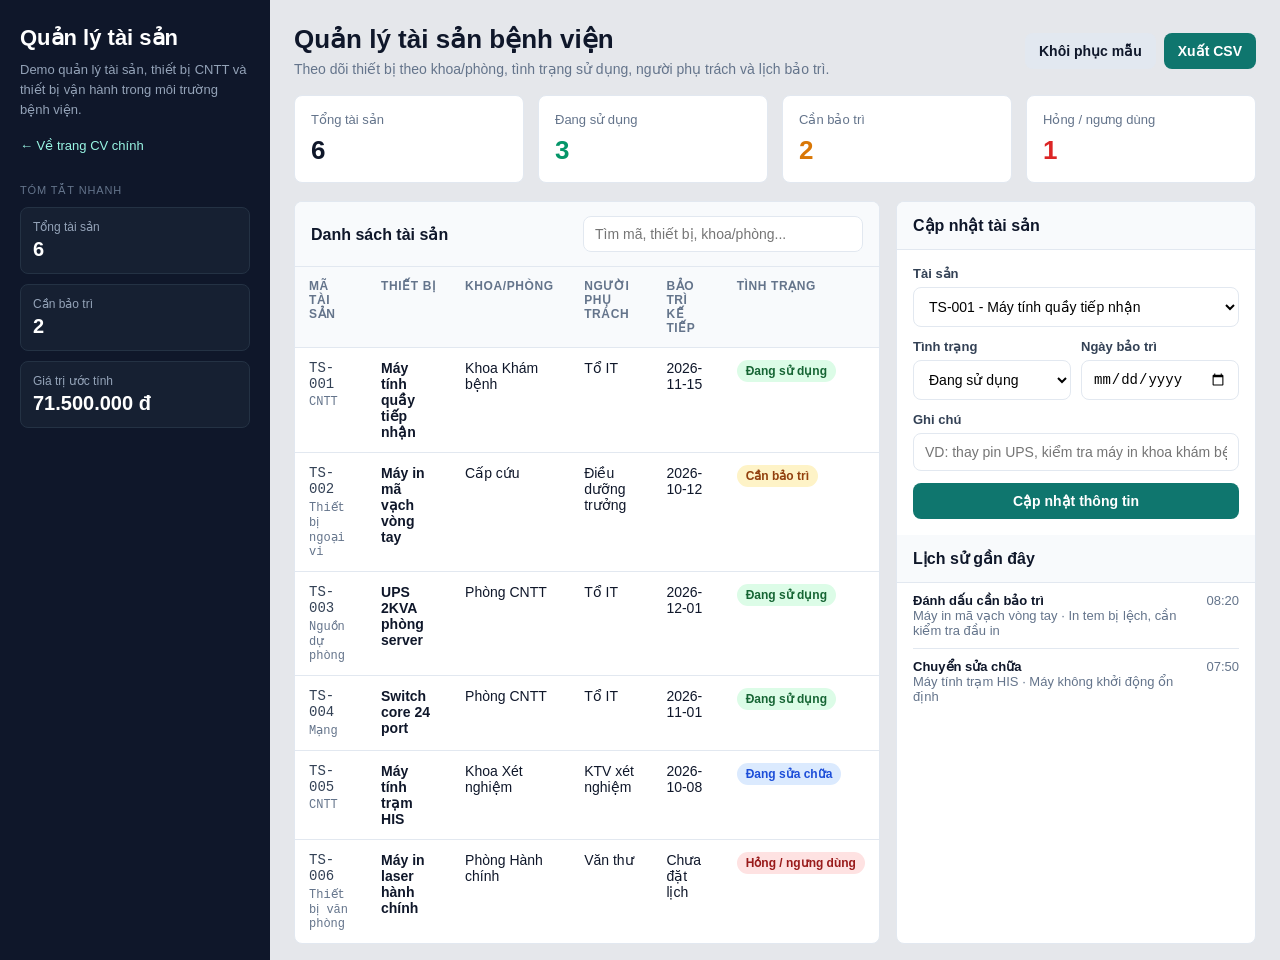
==== quan-ly-tai-san/index.html @ 4b16519b "Add hospital asset management project page" ====
<!DOCTYPE html>
<html lang="vi">
<head>
  <meta charset="UTF-8">
  <meta name="viewport" content="width=device-width, initial-scale=1.0">
  <title>Quản lý tài sản bệnh viện</title>
  <style>
    :root{--bg:#0f172a;--panel:#fff;--soft:#f8fafc;--ink:#0f172a;--muted:#64748b;--line:#e2e8f0;--accent:#0f766e;--accent-2:#0d9488;--warn:#d97706;--danger:#dc2626;--ok:#059669;--radius:8px}
    *{box-sizing:border-box}body{margin:0;font-family:Arial,Helvetica,sans-serif;background:#e5e7eb;color:var(--ink)}
    .app{min-height:100vh;display:grid;grid-template-columns:270px 1fr}aside{background:var(--bg);color:#cbd5e1;padding:24px 20px}
    .brand h1{margin:0;color:#fff;font-size:22px;line-height:1.25}.brand p{margin:8px 0 0;color:#94a3b8;font-size:13px;line-height:1.55}
    .back{display:inline-flex;margin-top:18px;color:#99f6e4;text-decoration:none;font-size:13px}.side-section{margin-top:30px}
    .side-title{font-size:11px;letter-spacing:.08em;text-transform:uppercase;color:#64748b;margin-bottom:10px}
    .quick-stat{border:1px solid #243244;border-radius:var(--radius);padding:12px;margin-bottom:10px;background:#162032}
    .quick-stat span{display:block;font-size:12px;color:#94a3b8}.quick-stat strong{display:block;margin-top:4px;font-size:20px;color:#fff}
    main{padding:24px;overflow:auto}.toolbar{display:flex;align-items:center;justify-content:space-between;gap:16px;margin-bottom:18px}
    .title h2{margin:0;font-size:26px}.title p{margin:6px 0 0;color:var(--muted);font-size:14px}.actions{display:flex;gap:8px;flex-wrap:wrap}
    button{border:0;border-radius:var(--radius);padding:10px 14px;background:var(--accent);color:#fff;font-weight:700;cursor:pointer;font-size:14px}
    button:hover{background:var(--accent-2)}button.secondary{background:#e2e8f0;color:#0f172a}button.secondary:hover{background:#cbd5e1}
    .cards{display:grid;grid-template-columns:repeat(4,minmax(160px,1fr));gap:14px;margin-bottom:18px}
    .card{background:var(--panel);border:1px solid var(--line);border-radius:var(--radius);padding:16px}.card span{display:block;color:var(--muted);font-size:13px}.card strong{display:block;margin-top:8px;font-size:26px}
    .card.ok strong{color:var(--ok)}.card.warn strong{color:var(--warn)}.card.danger strong{color:var(--danger)}
    .workspace{display:grid;grid-template-columns:minmax(0,1fr) 360px;gap:16px}.panel{background:var(--panel);border:1px solid var(--line);border-radius:var(--radius);overflow:hidden}
    .panel-head{padding:14px 16px;border-bottom:1px solid var(--line);display:flex;align-items:center;justify-content:space-between;gap:12px;background:var(--soft)}
    .panel-head h3{margin:0;font-size:16px}.search{width:280px;max-width:100%;border:1px solid var(--line);border-radius:var(--radius);padding:9px 11px;font-size:14px}
    table{width:100%;border-collapse:collapse}th,td{padding:12px 14px;border-bottom:1px solid var(--line);text-align:left;font-size:14px;vertical-align:top}
    th{font-size:12px;text-transform:uppercase;letter-spacing:.05em;color:var(--muted);background:#f8fafc}tr:last-child td{border-bottom:0}
    .asset-code{font-family:Consolas,monospace;color:#334155}.muted{color:var(--muted);font-size:12px;margin-top:3px}
    .badge{display:inline-flex;border-radius:999px;padding:4px 9px;font-size:12px;font-weight:700;background:#dcfce7;color:#166534;white-space:nowrap}
    .badge.warn{background:#fef3c7;color:#92400e}.badge.danger{background:#fee2e2;color:#991b1b}.badge.info{background:#dbeafe;color:#1d4ed8}
    form{padding:16px;display:grid;gap:12px}label{display:grid;gap:6px;font-size:13px;color:#334155;font-weight:700}
    input,select{width:100%;border:1px solid var(--line);border-radius:var(--radius);padding:10px 11px;font-size:14px;background:#fff}
    .form-row{display:grid;grid-template-columns:1fr 1fr;gap:10px}.history{padding:0 16px 16px}
    .log{display:flex;justify-content:space-between;gap:10px;padding:10px 0;border-bottom:1px solid var(--line);font-size:13px}.log:last-child{border-bottom:0}.log span{color:var(--muted)}
    @media(max-width:1050px){.app{grid-template-columns:1fr}.workspace{grid-template-columns:1fr}.cards{grid-template-columns:repeat(2,minmax(160px,1fr))}}
    @media(max-width:620px){main{padding:14px}.toolbar{align-items:flex-start;flex-direction:column}.cards{grid-template-columns:1fr}th:nth-child(3),td:nth-child(3){display:none}}
  </style>
</head>
<body>
  <div class="app">
    <aside>
      <div class="brand">
        <h1>Quản lý tài sản</h1>
        <p>Demo quản lý tài sản, thiết bị CNTT và thiết bị vận hành trong môi trường bệnh viện.</p>
        <a class="back" href="../">← Về trang CV chính</a>
      </div>
      <div class="side-section">
        <div class="side-title">Tóm tắt nhanh</div>
        <div class="quick-stat"><span>Tổng tài sản</span><strong id="sideTotal">0</strong></div>
        <div class="quick-stat"><span>Cần bảo trì</span><strong id="sideMaintenance">0</strong></div>
        <div class="quick-stat"><span>Giá trị ước tính</span><strong id="sideValue">0</strong></div>
      </div>
    </aside>

    <main>
      <div class="toolbar">
        <div class="title">
          <h2>Quản lý tài sản bệnh viện</h2>
          <p>Theo dõi thiết bị theo khoa/phòng, tình trạng sử dụng, người phụ trách và lịch bảo trì.</p>
        </div>
        <div class="actions">
          <button class="secondary" id="resetBtn">Khôi phục mẫu</button>
          <button id="exportBtn">Xuất CSV</button>
        </div>
      </div>

      <section class="cards">
        <div class="card"><span>Tổng tài sản</span><strong id="totalAssets">0</strong></div>
        <div class="card ok"><span>Đang sử dụng</span><strong id="activeAssets">0</strong></div>
        <div class="card warn"><span>Cần bảo trì</span><strong id="maintenanceAssets">0</strong></div>
        <div class="card danger"><span>Hỏng / ngưng dùng</span><strong id="brokenAssets">0</strong></div>
      </section>

      <section class="workspace">
        <div class="panel">
          <div class="panel-head">
            <h3>Danh sách tài sản</h3>
            <input class="search" id="searchInput" placeholder="Tìm mã, thiết bị, khoa/phòng...">
          </div>
          <table>
            <thead>
              <tr>
                <th>Mã tài sản</th><th>Thiết bị</th><th>Khoa/phòng</th><th>Người phụ trách</th><th>Bảo trì kế tiếp</th><th>Tình trạng</th>
              </tr>
            </thead>
            <tbody id="assetRows"></tbody>
          </table>
        </div>

        <div class="panel">
          <div class="panel-head"><h3>Cập nhật tài sản</h3></div>
          <form id="assetForm">
            <label>Tài sản<select id="assetSelect"></select></label>
            <div class="form-row">
              <label>Tình trạng<select id="assetStatus">
                <option value="Đang sử dụng">Đang sử dụng</option>
                <option value="Cần bảo trì">Cần bảo trì</option>
                <option value="Đang sửa chữa">Đang sửa chữa</option>
                <option value="Hỏng / ngưng dùng">Hỏng / ngưng dùng</option>
              </select></label>
              <label>Ngày bảo trì<input id="nextService" type="date"></label>
            </div>
            <label>Ghi chú<input id="noteInput" placeholder="VD: thay pin UPS, kiểm tra máy in khoa khám bệnh..."></label>
            <button type="submit">Cập nhật thông tin</button>
          </form>
          <div class="panel-head"><h3>Lịch sử gần đây</h3></div>
          <div class="history" id="historyList"></div>
        </div>
      </section>
    </main>
  </div>

  <script>
    const STORAGE_KEY = 'hmh-hospital-asset-demo';
    const seed = {
      assets: [
        {code:'TS-001', name:'Máy tính quầy tiếp nhận', category:'CNTT', department:'Khoa Khám bệnh', owner:'Tổ IT', status:'Đang sử dụng', nextService:'2026-11-15', value:12500000},
        {code:'TS-002', name:'Máy in mã vạch vòng tay', category:'Thiết bị ngoại vi', department:'Cấp cứu', owner:'Điều dưỡng trưởng', status:'Cần bảo trì', nextService:'2026-10-12', value:6800000},
        {code:'TS-003', name:'UPS 2KVA phòng server', category:'Nguồn dự phòng', department:'Phòng CNTT', owner:'Tổ IT', status:'Đang sử dụng', nextService:'2026-12-01', value:14500000},
        {code:'TS-004', name:'Switch core 24 port', category:'Mạng', department:'Phòng CNTT', owner:'Tổ IT', status:'Đang sử dụng', nextService:'2026-11-01', value:22000000},
        {code:'TS-005', name:'Máy tính trạm HIS', category:'CNTT', department:'Khoa Xét nghiệm', owner:'KTV xét nghiệm', status:'Đang sửa chữa', nextService:'2026-10-08', value:11800000},
        {code:'TS-006', name:'Máy in laser hành chính', category:'Thiết bị văn phòng', department:'Phòng Hành chính', owner:'Văn thư', status:'Hỏng / ngưng dùng', nextService:'', value:3900000}
      ],
      history: [
        {code:'TS-002', action:'Đánh dấu cần bảo trì', note:'In tem bị lệch, cần kiểm tra đầu in', time:'08:20'},
        {code:'TS-005', action:'Chuyển sửa chữa', note:'Máy không khởi động ổn định', time:'07:50'}
      ]
    };
    let state = loadState();
    function loadState(){try{const raw=localStorage.getItem(STORAGE_KEY);if(raw)return JSON.parse(raw)}catch(e){}return JSON.parse(JSON.stringify(seed))}
    function saveState(){localStorage.setItem(STORAGE_KEY,JSON.stringify(state))}
    function money(n){return new Intl.NumberFormat('vi-VN').format(n)+' đ'}
    function badgeClass(status){if(status==='Cần bảo trì')return 'warn';if(status==='Đang sửa chữa')return 'info';if(status==='Hỏng / ngưng dùng')return 'danger';return ''}
    function render(){
      const q=document.getElementById('searchInput').value.trim().toLowerCase();
      const filtered=state.assets.filter(a=>[a.code,a.name,a.category,a.department,a.owner,a.status].join(' ').toLowerCase().includes(q));
      document.getElementById('assetRows').innerHTML=filtered.map(a=>`<tr>
        <td class="asset-code">${a.code}<div class="muted">${a.category}</div></td>
        <td><strong>${a.name}</strong></td><td>${a.department}</td><td>${a.owner}</td>
        <td>${a.nextService||'Chưa đặt lịch'}</td><td><span class="badge ${badgeClass(a.status)}">${a.status}</span></td>
      </tr>`).join('');
      document.getElementById('assetSelect').innerHTML=state.assets.map(a=>`<option value="${a.code}">${a.code} - ${a.name}</option>`).join('');
      const active=state.assets.filter(a=>a.status==='Đang sử dụng').length;
      const maintenance=state.assets.filter(a=>a.status==='Cần bảo trì'||a.status==='Đang sửa chữa').length;
      const broken=state.assets.filter(a=>a.status==='Hỏng / ngưng dùng').length;
      const value=state.assets.reduce((sum,a)=>sum+a.value,0);
      document.getElementById('totalAssets').textContent=state.assets.length;
      document.getElementById('activeAssets').textContent=active;
      document.getElementById('maintenanceAssets').textContent=maintenance;
      document.getElementById('brokenAssets').textContent=broken;
      document.getElementById('sideTotal').textContent=state.assets.length;
      document.getElementById('sideMaintenance').textContent=maintenance;
      document.getElementById('sideValue').textContent=money(value);
      document.getElementById('historyList').innerHTML=state.history.slice(0,8).map(log=>{
        const asset=state.assets.find(a=>a.code===log.code);
        return `<div class="log"><div><strong>${log.action}</strong><br><span>${asset?asset.name:log.code} · ${log.note||'Không có ghi chú'}</span></div><span>${log.time}</span></div>`;
      }).join('')||'<div class="log"><span>Chưa có lịch sử.</span></div>';
    }
    document.getElementById('searchInput').addEventListener('input',render);
    document.getElementById('assetForm').addEventListener('submit',e=>{
      e.preventDefault();
      const code=document.getElementById('assetSelect').value;
      const status=document.getElementById('assetStatus').value;
      const nextService=document.getElementById('nextService').value;
      const note=document.getElementById('noteInput').value.trim();
      const asset=state.assets.find(a=>a.code===code);
      if(!asset)return;
      asset.status=status;
      if(nextService)asset.nextService=nextService;
      state.history.unshift({code,action:'Cập nhật: '+status,note,time:new Date().toLocaleTimeString('vi-VN',{hour:'2-digit',minute:'2-digit'})});
      document.getElementById('noteInput').value='';
      saveState();render();
    });
    document.getElementById('resetBtn').addEventListener('click',()=>{if(confirm('Khôi phục dữ liệu mẫu?')){state=JSON.parse(JSON.stringify(seed));saveState();render()}});
    document.getElementById('exportBtn').addEventListener('click',()=>{
      const rows=[['Ma tai san','Ten thiet bi','Nhom','Khoa phong','Nguoi phu trach','Tinh trang','Bao tri ke tiep','Gia tri']];
      state.assets.forEach(a=>rows.push([a.code,a.name,a.category,a.department,a.owner,a.status,a.nextService,a.value]));
      const csv=rows.map(row=>row.map(v=>`"${String(v).replaceAll('"','""')}"`).join(',')).join('\n');
      const blob=new Blob([csv],{type:'text/csv;charset=utf-8'});
      const url=URL.createObjectURL(blob);const a=document.createElement('a');a.href=url;a.download='quan-ly-tai-san-benh-vien.csv';a.click();URL.revokeObjectURL(url);
    });
    render();
  </script>
</body>
</html>
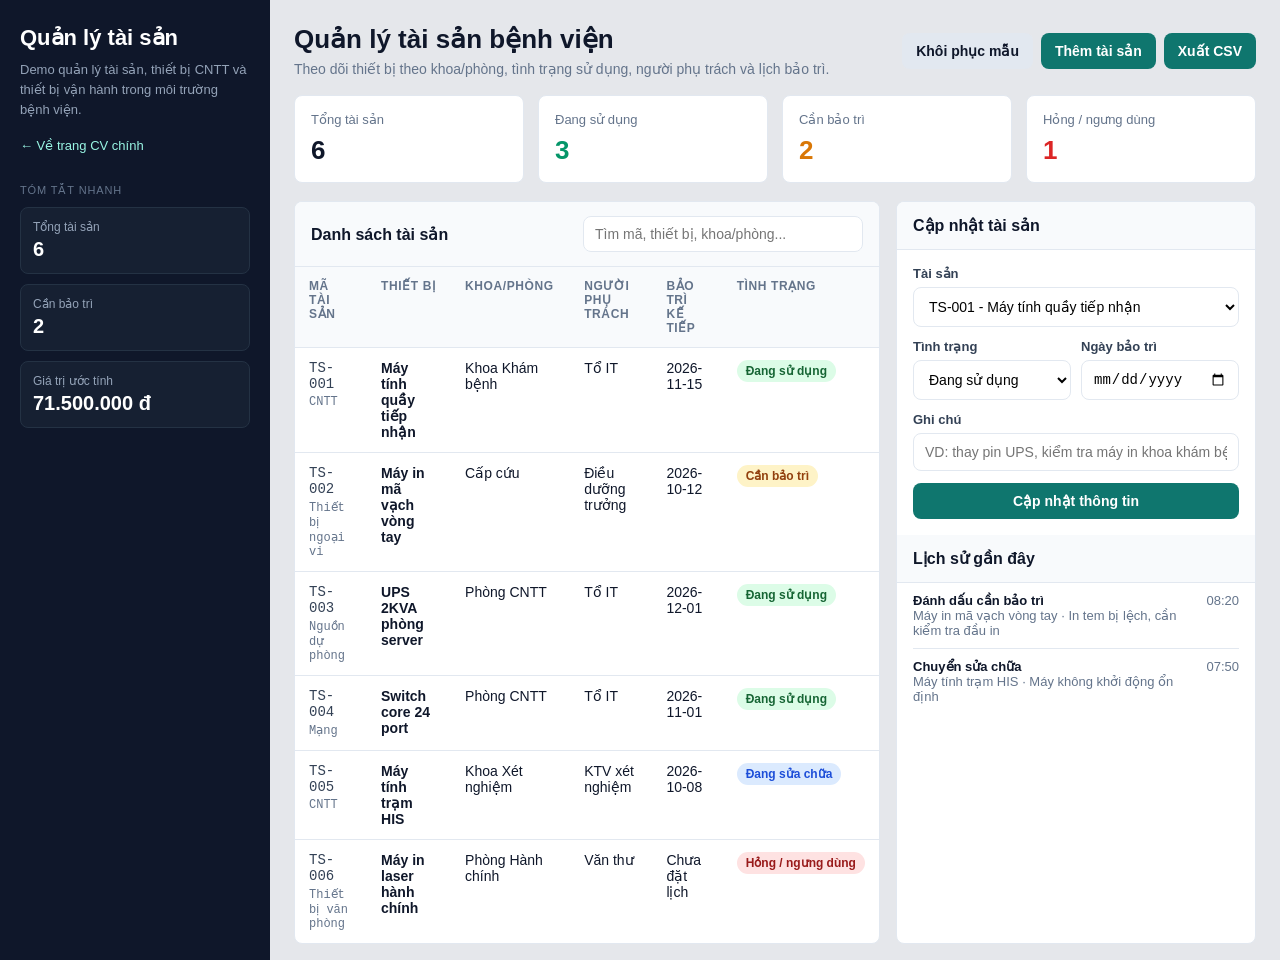
==== commit 9bdf6408: "Add new asset form to hospital asset project" ====
--- a/quan-ly-tai-san/index.html
+++ b/quan-ly-tai-san/index.html
@@ -60,6 +60,7 @@
         </div>
         <div class="actions">
           <button class="secondary" id="resetBtn">Khôi phục mẫu</button>
+          <button id="addToggleBtn">Thêm tài sản</button>
           <button id="exportBtn">Xuất CSV</button>
         </div>
       </div>
@@ -70,6 +71,34 @@
         <div class="card warn"><span>Cần bảo trì</span><strong id="maintenanceAssets">0</strong></div>
         <div class="card danger"><span>Hỏng / ngưng dùng</span><strong id="brokenAssets">0</strong></div>
       </section>
+
+      <div class="panel" id="addPanel" style="display:none;margin-bottom:16px;">
+        <div class="panel-head"><h3>Thêm tài sản mới</h3></div>
+        <form id="addAssetForm">
+          <div class="form-row">
+            <label>Mã tài sản<input id="newCode" placeholder="VD: TS-007" required></label>
+            <label>Tên thiết bị<input id="newName" placeholder="VD: Máy tính phòng khám 01" required></label>
+          </div>
+          <div class="form-row">
+            <label>Nhóm thiết bị<input id="newCategory" placeholder="CNTT, Mạng, Thiết bị ngoại vi..." required></label>
+            <label>Khoa/phòng<input id="newDepartment" placeholder="VD: Khoa Nội tổng hợp" required></label>
+          </div>
+          <div class="form-row">
+            <label>Người phụ trách<input id="newOwner" placeholder="VD: Tổ IT / Điều dưỡng trưởng" required></label>
+            <label>Ngày bảo trì kế tiếp<input id="newNextService" type="date"></label>
+          </div>
+          <div class="form-row">
+            <label>Tình trạng<select id="newStatus">
+              <option value="Đang sử dụng">Đang sử dụng</option>
+              <option value="Cần bảo trì">Cần bảo trì</option>
+              <option value="Đang sửa chữa">Đang sửa chữa</option>
+              <option value="Hỏng / ngưng dùng">Hỏng / ngưng dùng</option>
+            </select></label>
+            <label>Giá trị ước tính<input id="newValue" type="number" min="0" value="0"></label>
+          </div>
+          <button type="submit">Lưu tài sản mới</button>
+        </form>
+      </div>
 
       <section class="workspace">
         <div class="panel">
@@ -157,6 +186,33 @@
       }).join('')||'<div class="log"><span>Chưa có lịch sử.</span></div>';
     }
     document.getElementById('searchInput').addEventListener('input',render);
+    document.getElementById('addToggleBtn').addEventListener('click',()=>{
+      const panel=document.getElementById('addPanel');
+      panel.style.display=panel.style.display==='none'?'block':'none';
+    });
+    document.getElementById('addAssetForm').addEventListener('submit',e=>{
+      e.preventDefault();
+      const code=document.getElementById('newCode').value.trim().toUpperCase();
+      if(state.assets.some(a=>a.code.toUpperCase()===code)){
+        alert('Mã tài sản đã tồn tại. Vui lòng nhập mã khác.');
+        return;
+      }
+      const asset={
+        code,
+        name:document.getElementById('newName').value.trim(),
+        category:document.getElementById('newCategory').value.trim(),
+        department:document.getElementById('newDepartment').value.trim(),
+        owner:document.getElementById('newOwner').value.trim(),
+        status:document.getElementById('newStatus').value,
+        nextService:document.getElementById('newNextService').value,
+        value:Number(document.getElementById('newValue').value||0)
+      };
+      state.assets.push(asset);
+      state.history.unshift({code,action:'Thêm tài sản mới',note:asset.department,time:new Date().toLocaleTimeString('vi-VN',{hour:'2-digit',minute:'2-digit'})});
+      e.target.reset();
+      document.getElementById('newValue').value=0;
+      saveState();render();
+    });
     document.getElementById('assetForm').addEventListener('submit',e=>{
       e.preventDefault();
       const code=document.getElementById('assetSelect').value;
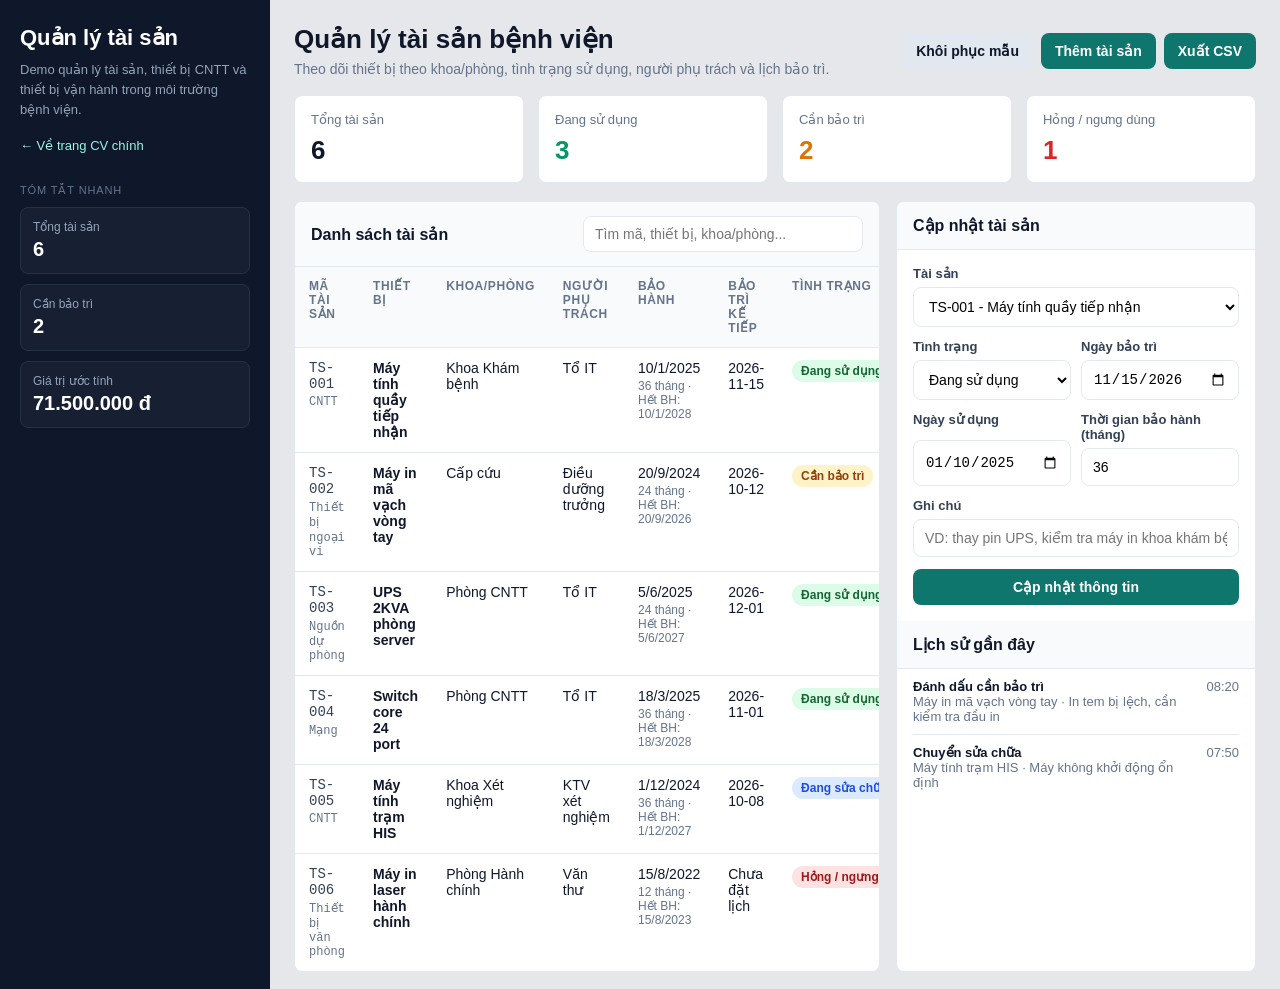
==== commit b239026b: "Add warranty tracking to asset project" ====
--- a/quan-ly-tai-san/index.html
+++ b/quan-ly-tai-san/index.html
@@ -88,6 +88,10 @@
             <label>Ngày bảo trì kế tiếp<input id="newNextService" type="date"></label>
           </div>
           <div class="form-row">
+            <label>Ngày sử dụng<input id="newUseDate" type="date"></label>
+            <label>Thời gian bảo hành (tháng)<input id="newWarrantyMonths" type="number" min="0" value="12"></label>
+          </div>
+          <div class="form-row">
             <label>Tình trạng<select id="newStatus">
               <option value="Đang sử dụng">Đang sử dụng</option>
               <option value="Cần bảo trì">Cần bảo trì</option>
@@ -109,7 +113,7 @@
           <table>
             <thead>
               <tr>
-                <th>Mã tài sản</th><th>Thiết bị</th><th>Khoa/phòng</th><th>Người phụ trách</th><th>Bảo trì kế tiếp</th><th>Tình trạng</th>
+                <th>Mã tài sản</th><th>Thiết bị</th><th>Khoa/phòng</th><th>Người phụ trách</th><th>Bảo hành</th><th>Bảo trì kế tiếp</th><th>Tình trạng</th>
               </tr>
             </thead>
             <tbody id="assetRows"></tbody>
@@ -129,6 +133,10 @@
               </select></label>
               <label>Ngày bảo trì<input id="nextService" type="date"></label>
             </div>
+            <div class="form-row">
+              <label>Ngày sử dụng<input id="useDateInput" type="date"></label>
+              <label>Thời gian bảo hành (tháng)<input id="warrantyMonthsInput" type="number" min="0"></label>
+            </div>
             <label>Ghi chú<input id="noteInput" placeholder="VD: thay pin UPS, kiểm tra máy in khoa khám bệnh..."></label>
             <button type="submit">Cập nhật thông tin</button>
           </form>
@@ -143,12 +151,12 @@
     const STORAGE_KEY = 'hmh-hospital-asset-demo';
     const seed = {
       assets: [
-        {code:'TS-001', name:'Máy tính quầy tiếp nhận', category:'CNTT', department:'Khoa Khám bệnh', owner:'Tổ IT', status:'Đang sử dụng', nextService:'2026-11-15', value:12500000},
-        {code:'TS-002', name:'Máy in mã vạch vòng tay', category:'Thiết bị ngoại vi', department:'Cấp cứu', owner:'Điều dưỡng trưởng', status:'Cần bảo trì', nextService:'2026-10-12', value:6800000},
-        {code:'TS-003', name:'UPS 2KVA phòng server', category:'Nguồn dự phòng', department:'Phòng CNTT', owner:'Tổ IT', status:'Đang sử dụng', nextService:'2026-12-01', value:14500000},
-        {code:'TS-004', name:'Switch core 24 port', category:'Mạng', department:'Phòng CNTT', owner:'Tổ IT', status:'Đang sử dụng', nextService:'2026-11-01', value:22000000},
-        {code:'TS-005', name:'Máy tính trạm HIS', category:'CNTT', department:'Khoa Xét nghiệm', owner:'KTV xét nghiệm', status:'Đang sửa chữa', nextService:'2026-10-08', value:11800000},
-        {code:'TS-006', name:'Máy in laser hành chính', category:'Thiết bị văn phòng', department:'Phòng Hành chính', owner:'Văn thư', status:'Hỏng / ngưng dùng', nextService:'', value:3900000}
+        {code:'TS-001', name:'Máy tính quầy tiếp nhận', category:'CNTT', department:'Khoa Khám bệnh', owner:'Tổ IT', status:'Đang sử dụng', useDate:'2025-01-10', warrantyMonths:36, nextService:'2026-11-15', value:12500000},
+        {code:'TS-002', name:'Máy in mã vạch vòng tay', category:'Thiết bị ngoại vi', department:'Cấp cứu', owner:'Điều dưỡng trưởng', status:'Cần bảo trì', useDate:'2024-09-20', warrantyMonths:24, nextService:'2026-10-12', value:6800000},
+        {code:'TS-003', name:'UPS 2KVA phòng server', category:'Nguồn dự phòng', department:'Phòng CNTT', owner:'Tổ IT', status:'Đang sử dụng', useDate:'2025-06-05', warrantyMonths:24, nextService:'2026-12-01', value:14500000},
+        {code:'TS-004', name:'Switch core 24 port', category:'Mạng', department:'Phòng CNTT', owner:'Tổ IT', status:'Đang sử dụng', useDate:'2025-03-18', warrantyMonths:36, nextService:'2026-11-01', value:22000000},
+        {code:'TS-005', name:'Máy tính trạm HIS', category:'CNTT', department:'Khoa Xét nghiệm', owner:'KTV xét nghiệm', status:'Đang sửa chữa', useDate:'2024-12-01', warrantyMonths:36, nextService:'2026-10-08', value:11800000},
+        {code:'TS-006', name:'Máy in laser hành chính', category:'Thiết bị văn phòng', department:'Phòng Hành chính', owner:'Văn thư', status:'Hỏng / ngưng dùng', useDate:'2022-08-15', warrantyMonths:12, nextService:'', value:3900000}
       ],
       history: [
         {code:'TS-002', action:'Đánh dấu cần bảo trì', note:'In tem bị lệch, cần kiểm tra đầu in', time:'08:20'},
@@ -156,19 +164,33 @@
       ]
     };
     let state = loadState();
+    normalizeState();
     function loadState(){try{const raw=localStorage.getItem(STORAGE_KEY);if(raw)return JSON.parse(raw)}catch(e){}return JSON.parse(JSON.stringify(seed))}
+    function normalizeState(){state.assets.forEach(a=>{if(a.useDate===undefined)a.useDate='';if(a.warrantyMonths===undefined)a.warrantyMonths=12})}
     function saveState(){localStorage.setItem(STORAGE_KEY,JSON.stringify(state))}
     function money(n){return new Intl.NumberFormat('vi-VN').format(n)+' đ'}
+    function formatDate(value){if(!value)return 'Chưa có';const d=new Date(value+'T00:00:00');return Number.isNaN(d.getTime())?'Chưa có':d.toLocaleDateString('vi-VN')}
+    function warrantyEnd(asset){if(!asset.useDate||!Number(asset.warrantyMonths))return '';const d=new Date(asset.useDate+'T00:00:00');if(Number.isNaN(d.getTime()))return '';d.setMonth(d.getMonth()+Number(asset.warrantyMonths));return d.toISOString().slice(0,10)}
     function badgeClass(status){if(status==='Cần bảo trì')return 'warn';if(status==='Đang sửa chữa')return 'info';if(status==='Hỏng / ngưng dùng')return 'danger';return ''}
+    function syncSelectedAsset(){
+      const asset=state.assets.find(a=>a.code===document.getElementById('assetSelect').value);
+      if(!asset)return;
+      document.getElementById('assetStatus').value=asset.status;
+      document.getElementById('nextService').value=asset.nextService||'';
+      document.getElementById('useDateInput').value=asset.useDate||'';
+      document.getElementById('warrantyMonthsInput').value=asset.warrantyMonths||0;
+    }
     function render(){
       const q=document.getElementById('searchInput').value.trim().toLowerCase();
       const filtered=state.assets.filter(a=>[a.code,a.name,a.category,a.department,a.owner,a.status].join(' ').toLowerCase().includes(q));
       document.getElementById('assetRows').innerHTML=filtered.map(a=>`<tr>
         <td class="asset-code">${a.code}<div class="muted">${a.category}</div></td>
         <td><strong>${a.name}</strong></td><td>${a.department}</td><td>${a.owner}</td>
+        <td>${formatDate(a.useDate)}<div class="muted">${a.warrantyMonths||0} tháng · Hết BH: ${formatDate(warrantyEnd(a))}</div></td>
         <td>${a.nextService||'Chưa đặt lịch'}</td><td><span class="badge ${badgeClass(a.status)}">${a.status}</span></td>
       </tr>`).join('');
       document.getElementById('assetSelect').innerHTML=state.assets.map(a=>`<option value="${a.code}">${a.code} - ${a.name}</option>`).join('');
+      syncSelectedAsset();
       const active=state.assets.filter(a=>a.status==='Đang sử dụng').length;
       const maintenance=state.assets.filter(a=>a.status==='Cần bảo trì'||a.status==='Đang sửa chữa').length;
       const broken=state.assets.filter(a=>a.status==='Hỏng / ngưng dùng').length;
@@ -186,6 +208,7 @@
       }).join('')||'<div class="log"><span>Chưa có lịch sử.</span></div>';
     }
     document.getElementById('searchInput').addEventListener('input',render);
+    document.getElementById('assetSelect').addEventListener('change',syncSelectedAsset);
     document.getElementById('addToggleBtn').addEventListener('click',()=>{
       const panel=document.getElementById('addPanel');
       panel.style.display=panel.style.display==='none'?'block':'none';
@@ -204,6 +227,8 @@
         department:document.getElementById('newDepartment').value.trim(),
         owner:document.getElementById('newOwner').value.trim(),
         status:document.getElementById('newStatus').value,
+        useDate:document.getElementById('newUseDate').value,
+        warrantyMonths:Number(document.getElementById('newWarrantyMonths').value||0),
         nextService:document.getElementById('newNextService').value,
         value:Number(document.getElementById('newValue').value||0)
       };
@@ -211,6 +236,7 @@
       state.history.unshift({code,action:'Thêm tài sản mới',note:asset.department,time:new Date().toLocaleTimeString('vi-VN',{hour:'2-digit',minute:'2-digit'})});
       e.target.reset();
       document.getElementById('newValue').value=0;
+      document.getElementById('newWarrantyMonths').value=12;
       saveState();render();
     });
     document.getElementById('assetForm').addEventListener('submit',e=>{
@@ -218,19 +244,23 @@
       const code=document.getElementById('assetSelect').value;
       const status=document.getElementById('assetStatus').value;
       const nextService=document.getElementById('nextService').value;
+      const useDate=document.getElementById('useDateInput').value;
+      const warrantyMonths=Number(document.getElementById('warrantyMonthsInput').value||0);
       const note=document.getElementById('noteInput').value.trim();
       const asset=state.assets.find(a=>a.code===code);
       if(!asset)return;
       asset.status=status;
       if(nextService)asset.nextService=nextService;
+      asset.useDate=useDate;
+      asset.warrantyMonths=warrantyMonths;
       state.history.unshift({code,action:'Cập nhật: '+status,note,time:new Date().toLocaleTimeString('vi-VN',{hour:'2-digit',minute:'2-digit'})});
       document.getElementById('noteInput').value='';
       saveState();render();
     });
-    document.getElementById('resetBtn').addEventListener('click',()=>{if(confirm('Khôi phục dữ liệu mẫu?')){state=JSON.parse(JSON.stringify(seed));saveState();render()}});
+    document.getElementById('resetBtn').addEventListener('click',()=>{if(confirm('Khôi phục dữ liệu mẫu?')){state=JSON.parse(JSON.stringify(seed));normalizeState();saveState();render()}});
     document.getElementById('exportBtn').addEventListener('click',()=>{
-      const rows=[['Ma tai san','Ten thiet bi','Nhom','Khoa phong','Nguoi phu trach','Tinh trang','Bao tri ke tiep','Gia tri']];
-      state.assets.forEach(a=>rows.push([a.code,a.name,a.category,a.department,a.owner,a.status,a.nextService,a.value]));
+      const rows=[['Ma tai san','Ten thiet bi','Nhom','Khoa phong','Nguoi phu trach','Tinh trang','Ngay su dung','Thoi gian bao hanh (thang)','Het bao hanh','Bao tri ke tiep','Gia tri']];
+      state.assets.forEach(a=>rows.push([a.code,a.name,a.category,a.department,a.owner,a.status,a.useDate,a.warrantyMonths,warrantyEnd(a),a.nextService,a.value]));
       const csv=rows.map(row=>row.map(v=>`"${String(v).replaceAll('"','""')}"`).join(',')).join('\n');
       const blob=new Blob([csv],{type:'text/csv;charset=utf-8'});
       const url=URL.createObjectURL(blob);const a=document.createElement('a');a.href=url;a.download='quan-ly-tai-san-benh-vien.csv';a.click();URL.revokeObjectURL(url);
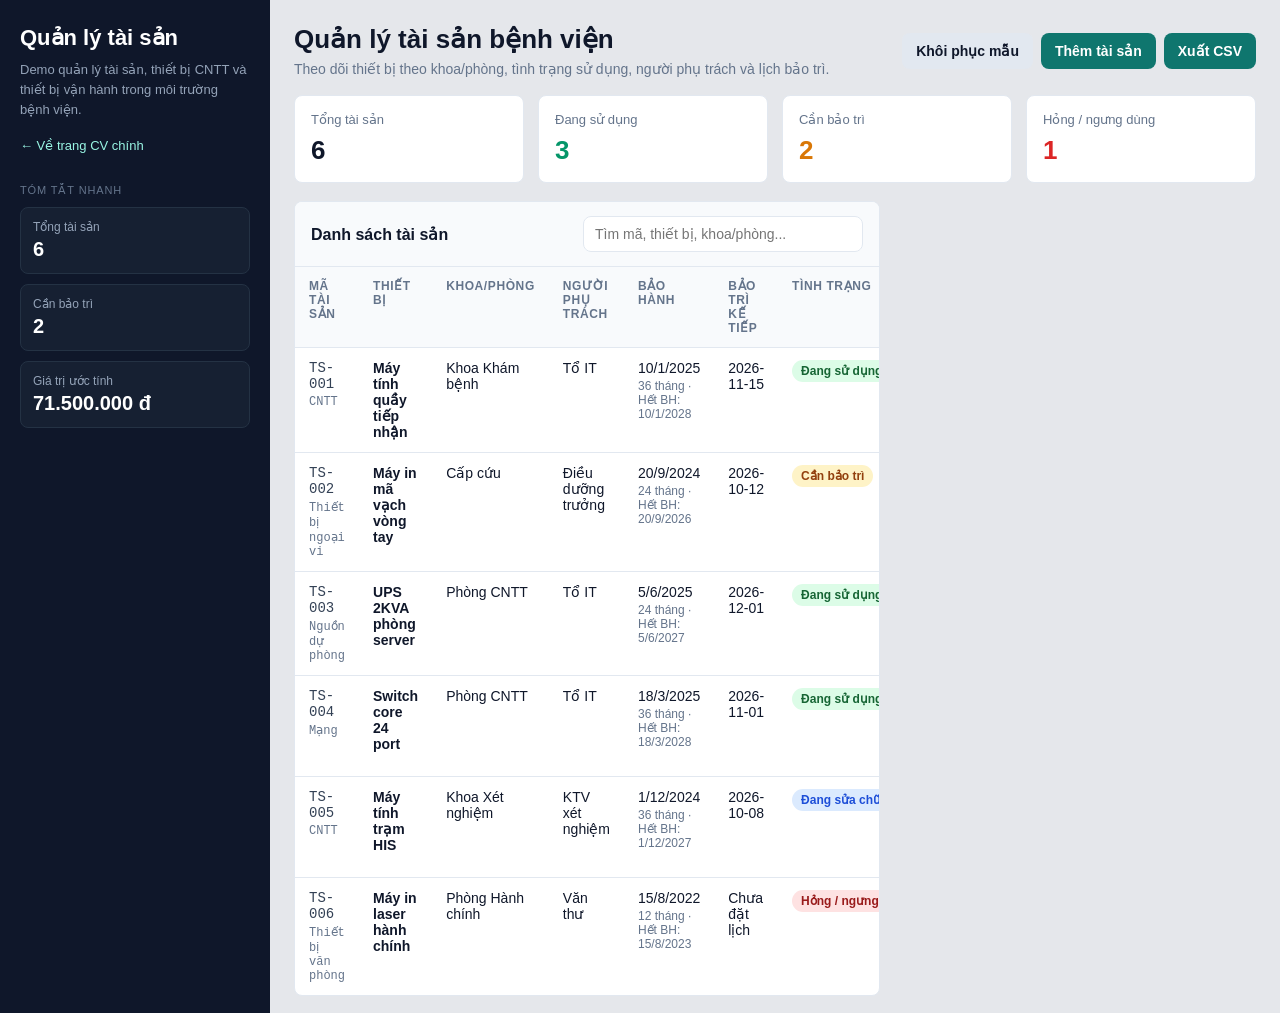
==== commit 511ffc0a: "Add asset row actions" ====
--- a/quan-ly-tai-san/index.html
+++ b/quan-ly-tai-san/index.html
@@ -28,6 +28,7 @@
     .asset-code{font-family:Consolas,monospace;color:#334155}.muted{color:var(--muted);font-size:12px;margin-top:3px}
     .badge{display:inline-flex;border-radius:999px;padding:4px 9px;font-size:12px;font-weight:700;background:#dcfce7;color:#166534;white-space:nowrap}
     .badge.warn{background:#fef3c7;color:#92400e}.badge.danger{background:#fee2e2;color:#991b1b}.badge.info{background:#dbeafe;color:#1d4ed8}
+    .row-actions{display:flex;gap:6px;flex-wrap:wrap}.row-actions button{padding:7px 10px;font-size:12px}.row-actions .delete{background:#fee2e2;color:#991b1b}.row-actions .delete:hover{background:#fecaca}
     form{padding:16px;display:grid;gap:12px}label{display:grid;gap:6px;font-size:13px;color:#334155;font-weight:700}
     input,select{width:100%;border:1px solid var(--line);border-radius:var(--radius);padding:10px 11px;font-size:14px;background:#fff}
     .form-row{display:grid;grid-template-columns:1fr 1fr;gap:10px}.history{padding:0 16px 16px}
@@ -113,14 +114,14 @@
           <table>
             <thead>
               <tr>
-                <th>Mã tài sản</th><th>Thiết bị</th><th>Khoa/phòng</th><th>Người phụ trách</th><th>Bảo hành</th><th>Bảo trì kế tiếp</th><th>Tình trạng</th>
+                <th>Mã tài sản</th><th>Thiết bị</th><th>Khoa/phòng</th><th>Người phụ trách</th><th>Bảo hành</th><th>Bảo trì kế tiếp</th><th>Tình trạng</th><th>Thao tác</th>
               </tr>
             </thead>
             <tbody id="assetRows"></tbody>
           </table>
         </div>
 
-        <div class="panel">
+        <div class="panel" id="updatePanel" style="display:none;">
           <div class="panel-head"><h3>Cập nhật tài sản</h3></div>
           <form id="assetForm">
             <label>Tài sản<select id="assetSelect"></select></label>
@@ -180,6 +181,19 @@
       document.getElementById('useDateInput').value=asset.useDate||'';
       document.getElementById('warrantyMonthsInput').value=asset.warrantyMonths||0;
     }
+    function showUpdateForm(code){
+      document.getElementById('updatePanel').style.display='block';
+      document.getElementById('assetSelect').value=code;
+      syncSelectedAsset();
+      document.getElementById('updatePanel').scrollIntoView({behavior:'smooth',block:'start'});
+    }
+    function deleteAsset(code){
+      const asset=state.assets.find(a=>a.code===code);
+      if(!asset||!confirm('Xóa tài sản '+code+'?'))return;
+      state.assets=state.assets.filter(a=>a.code!==code);
+      state.history.unshift({code,action:'Xóa tài sản',note:asset.name,time:new Date().toLocaleTimeString('vi-VN',{hour:'2-digit',minute:'2-digit'})});
+      saveState();render();
+    }
     function render(){
       const q=document.getElementById('searchInput').value.trim().toLowerCase();
       const filtered=state.assets.filter(a=>[a.code,a.name,a.category,a.department,a.owner,a.status].join(' ').toLowerCase().includes(q));
@@ -188,9 +202,10 @@
         <td><strong>${a.name}</strong></td><td>${a.department}</td><td>${a.owner}</td>
         <td>${formatDate(a.useDate)}<div class="muted">${a.warrantyMonths||0} tháng · Hết BH: ${formatDate(warrantyEnd(a))}</div></td>
         <td>${a.nextService||'Chưa đặt lịch'}</td><td><span class="badge ${badgeClass(a.status)}">${a.status}</span></td>
+        <td><div class="row-actions"><button type="button" data-action="edit" data-code="${a.code}">Cập nhật</button><button type="button" class="delete" data-action="delete" data-code="${a.code}">Xóa</button></div></td>
       </tr>`).join('');
       document.getElementById('assetSelect').innerHTML=state.assets.map(a=>`<option value="${a.code}">${a.code} - ${a.name}</option>`).join('');
-      syncSelectedAsset();
+      if(state.assets.length)syncSelectedAsset();
       const active=state.assets.filter(a=>a.status==='Đang sử dụng').length;
       const maintenance=state.assets.filter(a=>a.status==='Cần bảo trì'||a.status==='Đang sửa chữa').length;
       const broken=state.assets.filter(a=>a.status==='Hỏng / ngưng dùng').length;
@@ -209,6 +224,12 @@
     }
     document.getElementById('searchInput').addEventListener('input',render);
     document.getElementById('assetSelect').addEventListener('change',syncSelectedAsset);
+    document.getElementById('assetRows').addEventListener('click',e=>{
+      const btn=e.target.closest('button[data-action]');
+      if(!btn)return;
+      if(btn.dataset.action==='edit')showUpdateForm(btn.dataset.code);
+      if(btn.dataset.action==='delete')deleteAsset(btn.dataset.code);
+    });
     document.getElementById('addToggleBtn').addEventListener('click',()=>{
       const panel=document.getElementById('addPanel');
       panel.style.display=panel.style.display==='none'?'block':'none';
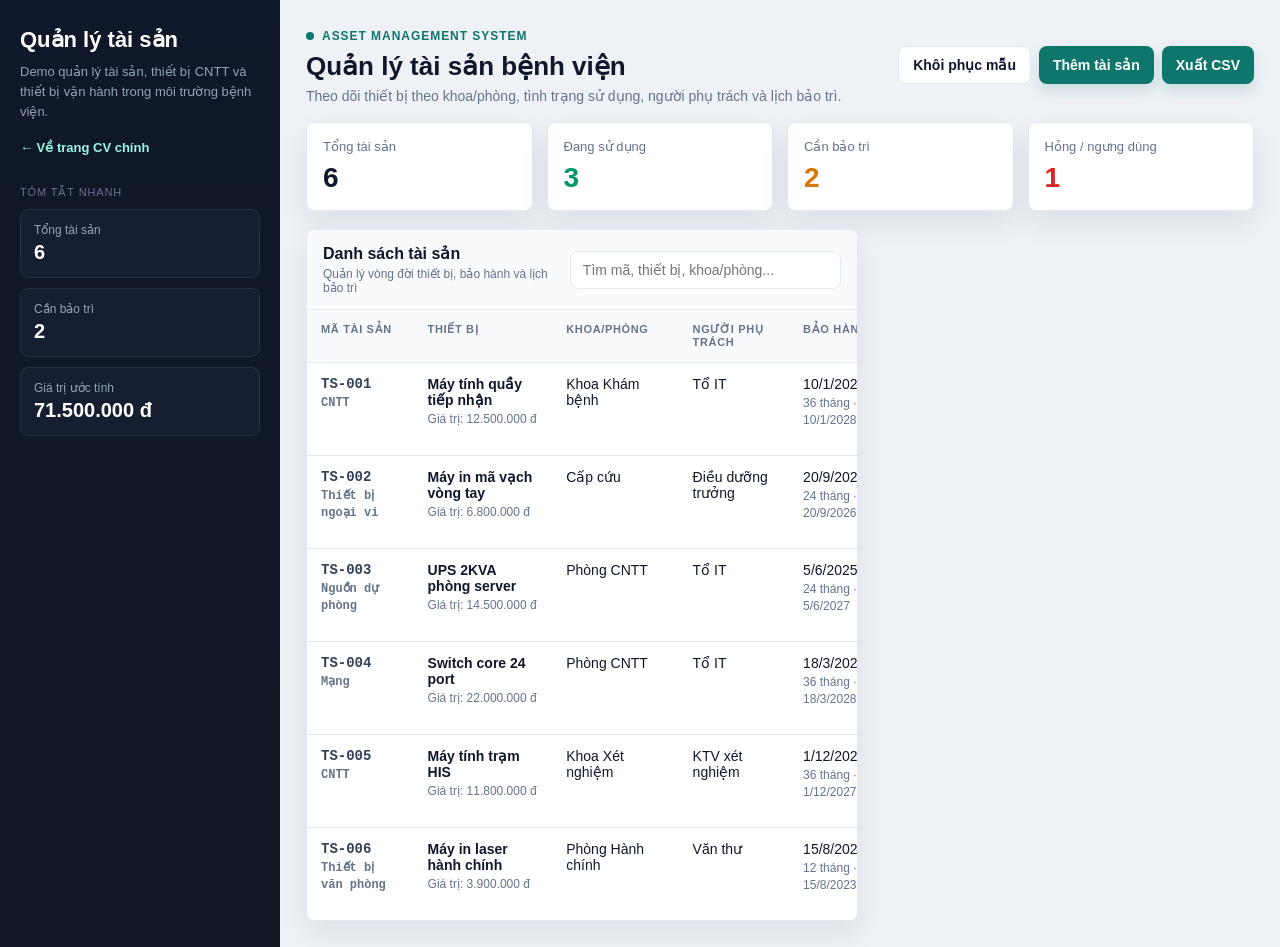
==== commit c0ff4a81: "Polish asset management dashboard UI" ====
--- a/quan-ly-tai-san/index.html
+++ b/quan-ly-tai-san/index.html
@@ -5,33 +5,34 @@
   <meta name="viewport" content="width=device-width, initial-scale=1.0">
   <title>Quản lý tài sản bệnh viện</title>
   <style>
-    :root{--bg:#0f172a;--panel:#fff;--soft:#f8fafc;--ink:#0f172a;--muted:#64748b;--line:#e2e8f0;--accent:#0f766e;--accent-2:#0d9488;--warn:#d97706;--danger:#dc2626;--ok:#059669;--radius:8px}
-    *{box-sizing:border-box}body{margin:0;font-family:Arial,Helvetica,sans-serif;background:#e5e7eb;color:var(--ink)}
-    .app{min-height:100vh;display:grid;grid-template-columns:270px 1fr}aside{background:var(--bg);color:#cbd5e1;padding:24px 20px}
+    :root{--bg:#0f172a;--panel:#fff;--soft:#f8fafc;--ink:#0f172a;--muted:#64748b;--line:#e2e8f0;--accent:#0f766e;--accent-2:#0d9488;--warn:#d97706;--danger:#dc2626;--ok:#059669;--radius:8px;--shadow:0 12px 30px rgba(15,23,42,.08)}
+    *{box-sizing:border-box}body{margin:0;font-family:Arial,Helvetica,sans-serif;background:#eef2f7;color:var(--ink)}
+    .app{min-height:100vh;display:grid;grid-template-columns:280px 1fr}aside{background:linear-gradient(180deg,#0f172a 0%,#111827 100%);color:#cbd5e1;padding:26px 20px}
     .brand h1{margin:0;color:#fff;font-size:22px;line-height:1.25}.brand p{margin:8px 0 0;color:#94a3b8;font-size:13px;line-height:1.55}
-    .back{display:inline-flex;margin-top:18px;color:#99f6e4;text-decoration:none;font-size:13px}.side-section{margin-top:30px}
+    .back{display:inline-flex;margin-top:18px;color:#99f6e4;text-decoration:none;font-size:13px;font-weight:700}.side-section{margin-top:30px}
     .side-title{font-size:11px;letter-spacing:.08em;text-transform:uppercase;color:#64748b;margin-bottom:10px}
-    .quick-stat{border:1px solid #243244;border-radius:var(--radius);padding:12px;margin-bottom:10px;background:#162032}
+    .quick-stat{border:1px solid #243244;border-radius:var(--radius);padding:13px;margin-bottom:10px;background:rgba(22,32,50,.92)}
     .quick-stat span{display:block;font-size:12px;color:#94a3b8}.quick-stat strong{display:block;margin-top:4px;font-size:20px;color:#fff}
-    main{padding:24px;overflow:auto}.toolbar{display:flex;align-items:center;justify-content:space-between;gap:16px;margin-bottom:18px}
+    main{padding:26px;overflow:auto}.toolbar{display:flex;align-items:center;justify-content:space-between;gap:16px;margin-bottom:18px}
     .title h2{margin:0;font-size:26px}.title p{margin:6px 0 0;color:var(--muted);font-size:14px}.actions{display:flex;gap:8px;flex-wrap:wrap}
-    button{border:0;border-radius:var(--radius);padding:10px 14px;background:var(--accent);color:#fff;font-weight:700;cursor:pointer;font-size:14px}
-    button:hover{background:var(--accent-2)}button.secondary{background:#e2e8f0;color:#0f172a}button.secondary:hover{background:#cbd5e1}
+    .eyebrow{display:inline-flex;align-items:center;gap:8px;margin-bottom:8px;color:var(--accent);font-size:12px;font-weight:800;letter-spacing:.08em;text-transform:uppercase}.eyebrow:before{content:'';width:8px;height:8px;border-radius:999px;background:var(--accent)}
+    button{border:0;border-radius:var(--radius);padding:10px 14px;background:var(--accent);color:#fff;font-weight:700;cursor:pointer;font-size:14px;box-shadow:0 6px 14px rgba(15,118,110,.18)}
+    button:hover{background:var(--accent-2)}button.secondary{background:#fff;color:#0f172a;border:1px solid var(--line);box-shadow:none}button.secondary:hover{background:#f1f5f9}
     .cards{display:grid;grid-template-columns:repeat(4,minmax(160px,1fr));gap:14px;margin-bottom:18px}
-    .card{background:var(--panel);border:1px solid var(--line);border-radius:var(--radius);padding:16px}.card span{display:block;color:var(--muted);font-size:13px}.card strong{display:block;margin-top:8px;font-size:26px}
+    .card{background:var(--panel);border:1px solid var(--line);border-radius:var(--radius);padding:16px;box-shadow:var(--shadow)}.card span{display:block;color:var(--muted);font-size:13px}.card strong{display:block;margin-top:8px;font-size:28px}
     .card.ok strong{color:var(--ok)}.card.warn strong{color:var(--warn)}.card.danger strong{color:var(--danger)}
-    .workspace{display:grid;grid-template-columns:minmax(0,1fr) 360px;gap:16px}.panel{background:var(--panel);border:1px solid var(--line);border-radius:var(--radius);overflow:hidden}
+    .workspace{display:grid;grid-template-columns:minmax(0,1fr) 380px;gap:16px;align-items:start}.panel{background:var(--panel);border:1px solid var(--line);border-radius:var(--radius);overflow:hidden;box-shadow:var(--shadow)}
     .panel-head{padding:14px 16px;border-bottom:1px solid var(--line);display:flex;align-items:center;justify-content:space-between;gap:12px;background:var(--soft)}
-    .panel-head h3{margin:0;font-size:16px}.search{width:280px;max-width:100%;border:1px solid var(--line);border-radius:var(--radius);padding:9px 11px;font-size:14px}
-    table{width:100%;border-collapse:collapse}th,td{padding:12px 14px;border-bottom:1px solid var(--line);text-align:left;font-size:14px;vertical-align:top}
-    th{font-size:12px;text-transform:uppercase;letter-spacing:.05em;color:var(--muted);background:#f8fafc}tr:last-child td{border-bottom:0}
-    .asset-code{font-family:Consolas,monospace;color:#334155}.muted{color:var(--muted);font-size:12px;margin-top:3px}
+    .panel-head h3{margin:0;font-size:16px}.panel-head p{margin:4px 0 0;color:var(--muted);font-size:12px}.search{width:300px;max-width:100%;border:1px solid var(--line);border-radius:var(--radius);padding:10px 12px;font-size:14px;background:#fff}
+    .table-wrap{overflow:auto}table{width:100%;min-width:980px;border-collapse:collapse}th,td{padding:13px 14px;border-bottom:1px solid var(--line);text-align:left;font-size:14px;vertical-align:top}
+    th{position:sticky;top:0;z-index:1;font-size:11px;text-transform:uppercase;letter-spacing:.06em;color:var(--muted);background:#f8fafc}tr:last-child td{border-bottom:0}tbody tr:hover{background:#f8fafc}
+    .asset-code{font-family:Consolas,monospace;color:#334155;font-weight:700}.asset-title{font-weight:800;color:#0f172a}.muted{color:var(--muted);font-size:12px;margin-top:3px;line-height:1.45}
     .badge{display:inline-flex;border-radius:999px;padding:4px 9px;font-size:12px;font-weight:700;background:#dcfce7;color:#166534;white-space:nowrap}
     .badge.warn{background:#fef3c7;color:#92400e}.badge.danger{background:#fee2e2;color:#991b1b}.badge.info{background:#dbeafe;color:#1d4ed8}
-    .row-actions{display:flex;gap:6px;flex-wrap:wrap}.row-actions button{padding:7px 10px;font-size:12px}.row-actions .delete{background:#fee2e2;color:#991b1b}.row-actions .delete:hover{background:#fecaca}
+    .row-actions{display:flex;gap:6px;flex-wrap:wrap}.row-actions button{padding:7px 10px;font-size:12px;box-shadow:none}.row-actions .delete{background:#fff1f2;color:#be123c;border:1px solid #fecdd3}.row-actions .delete:hover{background:#ffe4e6}.row-actions .edit{background:#ecfeff;color:#0f766e;border:1px solid #99f6e4}
     form{padding:16px;display:grid;gap:12px}label{display:grid;gap:6px;font-size:13px;color:#334155;font-weight:700}
-    input,select{width:100%;border:1px solid var(--line);border-radius:var(--radius);padding:10px 11px;font-size:14px;background:#fff}
-    .form-row{display:grid;grid-template-columns:1fr 1fr;gap:10px}.history{padding:0 16px 16px}
+    input,select{width:100%;border:1px solid var(--line);border-radius:var(--radius);padding:10px 11px;font-size:14px;background:#fff}input:focus,select:focus{outline:2px solid rgba(13,148,136,.18);border-color:var(--accent-2)}
+    .form-row{display:grid;grid-template-columns:1fr 1fr;gap:10px}.history{padding:0 16px 16px}.empty-state{padding:24px 16px;color:var(--muted);font-size:14px;text-align:center}
     .log{display:flex;justify-content:space-between;gap:10px;padding:10px 0;border-bottom:1px solid var(--line);font-size:13px}.log:last-child{border-bottom:0}.log span{color:var(--muted)}
     @media(max-width:1050px){.app{grid-template-columns:1fr}.workspace{grid-template-columns:1fr}.cards{grid-template-columns:repeat(2,minmax(160px,1fr))}}
     @media(max-width:620px){main{padding:14px}.toolbar{align-items:flex-start;flex-direction:column}.cards{grid-template-columns:1fr}th:nth-child(3),td:nth-child(3){display:none}}
@@ -56,6 +57,7 @@
     <main>
       <div class="toolbar">
         <div class="title">
+          <div class="eyebrow">Asset Management System</div>
           <h2>Quản lý tài sản bệnh viện</h2>
           <p>Theo dõi thiết bị theo khoa/phòng, tình trạng sử dụng, người phụ trách và lịch bảo trì.</p>
         </div>
@@ -108,21 +110,23 @@
       <section class="workspace">
         <div class="panel">
           <div class="panel-head">
-            <h3>Danh sách tài sản</h3>
+            <div><h3>Danh sách tài sản</h3><p>Quản lý vòng đời thiết bị, bảo hành và lịch bảo trì</p></div>
             <input class="search" id="searchInput" placeholder="Tìm mã, thiết bị, khoa/phòng...">
           </div>
-          <table>
-            <thead>
-              <tr>
-                <th>Mã tài sản</th><th>Thiết bị</th><th>Khoa/phòng</th><th>Người phụ trách</th><th>Bảo hành</th><th>Bảo trì kế tiếp</th><th>Tình trạng</th><th>Thao tác</th>
-              </tr>
-            </thead>
-            <tbody id="assetRows"></tbody>
-          </table>
+          <div class="table-wrap">
+            <table>
+              <thead>
+                <tr>
+                  <th>Mã tài sản</th><th>Thiết bị</th><th>Khoa/phòng</th><th>Người phụ trách</th><th>Bảo hành</th><th>Bảo trì kế tiếp</th><th>Tình trạng</th><th>Thao tác</th>
+                </tr>
+              </thead>
+              <tbody id="assetRows"></tbody>
+            </table>
+          </div>
         </div>
 
         <div class="panel" id="updatePanel" style="display:none;">
-          <div class="panel-head"><h3>Cập nhật tài sản</h3></div>
+          <div class="panel-head"><div><h3>Cập nhật tài sản</h3><p id="selectedAssetText">Chọn tài sản từ danh sách để cập nhật</p></div></div>
           <form id="assetForm">
             <label>Tài sản<select id="assetSelect"></select></label>
             <div class="form-row">
@@ -176,6 +180,7 @@
     function syncSelectedAsset(){
       const asset=state.assets.find(a=>a.code===document.getElementById('assetSelect').value);
       if(!asset)return;
+      document.getElementById('selectedAssetText').textContent=asset.code+' - '+asset.name;
       document.getElementById('assetStatus').value=asset.status;
       document.getElementById('nextService').value=asset.nextService||'';
       document.getElementById('useDateInput').value=asset.useDate||'';
@@ -197,13 +202,13 @@
     function render(){
       const q=document.getElementById('searchInput').value.trim().toLowerCase();
       const filtered=state.assets.filter(a=>[a.code,a.name,a.category,a.department,a.owner,a.status].join(' ').toLowerCase().includes(q));
-      document.getElementById('assetRows').innerHTML=filtered.map(a=>`<tr>
+      document.getElementById('assetRows').innerHTML=filtered.length?filtered.map(a=>`<tr>
         <td class="asset-code">${a.code}<div class="muted">${a.category}</div></td>
-        <td><strong>${a.name}</strong></td><td>${a.department}</td><td>${a.owner}</td>
+        <td><div class="asset-title">${a.name}</div><div class="muted">Giá trị: ${money(a.value)}</div></td><td>${a.department}</td><td>${a.owner}</td>
         <td>${formatDate(a.useDate)}<div class="muted">${a.warrantyMonths||0} tháng · Hết BH: ${formatDate(warrantyEnd(a))}</div></td>
         <td>${a.nextService||'Chưa đặt lịch'}</td><td><span class="badge ${badgeClass(a.status)}">${a.status}</span></td>
-        <td><div class="row-actions"><button type="button" data-action="edit" data-code="${a.code}">Cập nhật</button><button type="button" class="delete" data-action="delete" data-code="${a.code}">Xóa</button></div></td>
-      </tr>`).join('');
+        <td><div class="row-actions"><button type="button" class="edit" data-action="edit" data-code="${a.code}">Cập nhật</button><button type="button" class="delete" data-action="delete" data-code="${a.code}">Xóa</button></div></td>
+      </tr>`).join(''):'<tr><td colspan="8"><div class="empty-state">Không tìm thấy tài sản phù hợp.</div></td></tr>';
       document.getElementById('assetSelect').innerHTML=state.assets.map(a=>`<option value="${a.code}">${a.code} - ${a.name}</option>`).join('');
       if(state.assets.length)syncSelectedAsset();
       const active=state.assets.filter(a=>a.status==='Đang sử dụng').length;
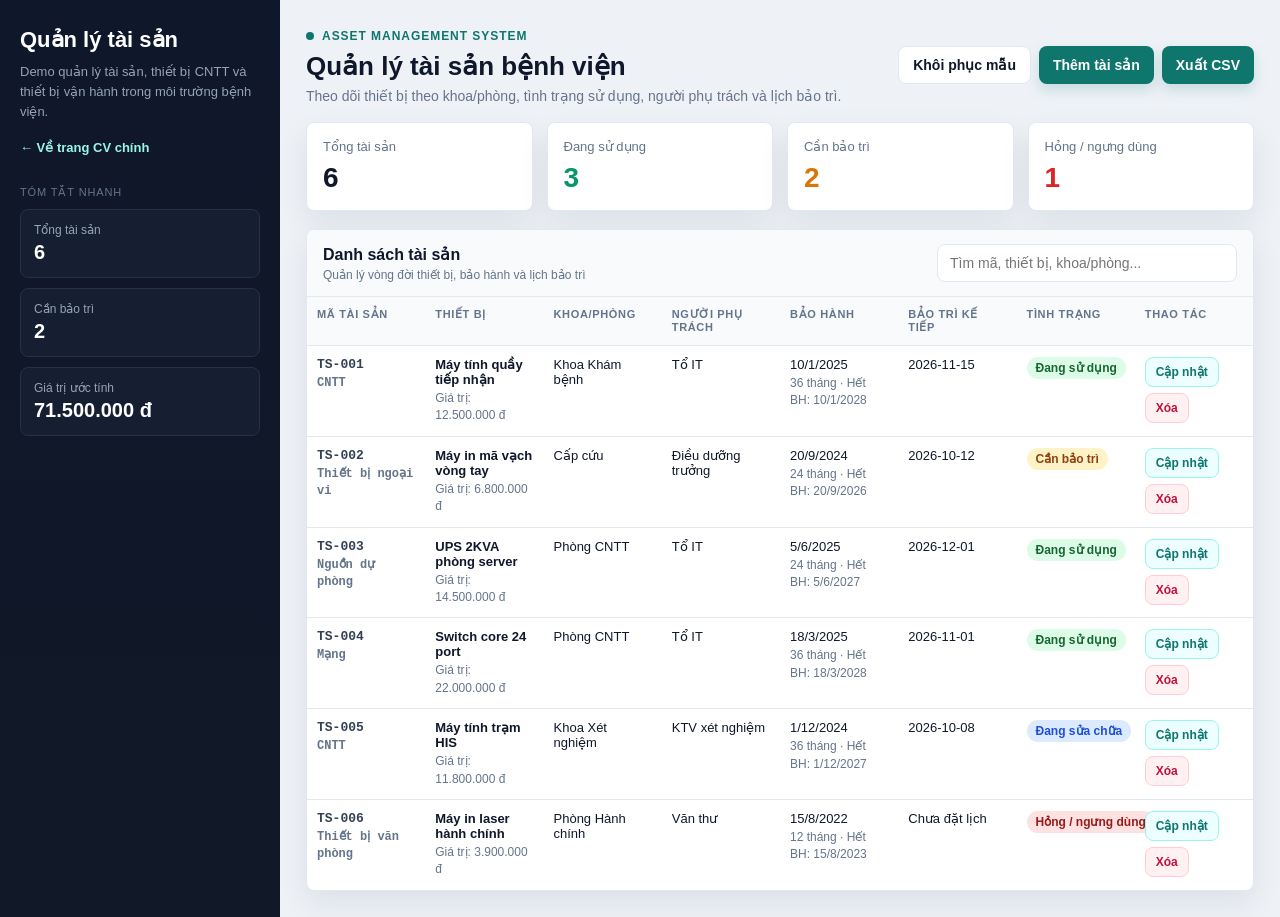
==== commit cbdc090e: "Use modals for asset actions and fit table" ====
--- a/quan-ly-tai-san/index.html
+++ b/quan-ly-tai-san/index.html
@@ -21,10 +21,10 @@
     .cards{display:grid;grid-template-columns:repeat(4,minmax(160px,1fr));gap:14px;margin-bottom:18px}
     .card{background:var(--panel);border:1px solid var(--line);border-radius:var(--radius);padding:16px;box-shadow:var(--shadow)}.card span{display:block;color:var(--muted);font-size:13px}.card strong{display:block;margin-top:8px;font-size:28px}
     .card.ok strong{color:var(--ok)}.card.warn strong{color:var(--warn)}.card.danger strong{color:var(--danger)}
-    .workspace{display:grid;grid-template-columns:minmax(0,1fr) 380px;gap:16px;align-items:start}.panel{background:var(--panel);border:1px solid var(--line);border-radius:var(--radius);overflow:hidden;box-shadow:var(--shadow)}
+    .workspace{display:grid;grid-template-columns:1fr;gap:16px;align-items:start}.panel{background:var(--panel);border:1px solid var(--line);border-radius:var(--radius);overflow:hidden;box-shadow:var(--shadow)}
     .panel-head{padding:14px 16px;border-bottom:1px solid var(--line);display:flex;align-items:center;justify-content:space-between;gap:12px;background:var(--soft)}
     .panel-head h3{margin:0;font-size:16px}.panel-head p{margin:4px 0 0;color:var(--muted);font-size:12px}.search{width:300px;max-width:100%;border:1px solid var(--line);border-radius:var(--radius);padding:10px 12px;font-size:14px;background:#fff}
-    .table-wrap{overflow:auto}table{width:100%;min-width:980px;border-collapse:collapse}th,td{padding:13px 14px;border-bottom:1px solid var(--line);text-align:left;font-size:14px;vertical-align:top}
+    .table-wrap{overflow:visible}table{width:100%;border-collapse:collapse;table-layout:fixed}th,td{padding:11px 10px;border-bottom:1px solid var(--line);text-align:left;font-size:13px;vertical-align:top;overflow-wrap:anywhere}
     th{position:sticky;top:0;z-index:1;font-size:11px;text-transform:uppercase;letter-spacing:.06em;color:var(--muted);background:#f8fafc}tr:last-child td{border-bottom:0}tbody tr:hover{background:#f8fafc}
     .asset-code{font-family:Consolas,monospace;color:#334155;font-weight:700}.asset-title{font-weight:800;color:#0f172a}.muted{color:var(--muted);font-size:12px;margin-top:3px;line-height:1.45}
     .badge{display:inline-flex;border-radius:999px;padding:4px 9px;font-size:12px;font-weight:700;background:#dcfce7;color:#166534;white-space:nowrap}
@@ -34,8 +34,12 @@
     input,select{width:100%;border:1px solid var(--line);border-radius:var(--radius);padding:10px 11px;font-size:14px;background:#fff}input:focus,select:focus{outline:2px solid rgba(13,148,136,.18);border-color:var(--accent-2)}
     .form-row{display:grid;grid-template-columns:1fr 1fr;gap:10px}.history{padding:0 16px 16px}.empty-state{padding:24px 16px;color:var(--muted);font-size:14px;text-align:center}
     .log{display:flex;justify-content:space-between;gap:10px;padding:10px 0;border-bottom:1px solid var(--line);font-size:13px}.log:last-child{border-bottom:0}.log span{color:var(--muted)}
+    .modal{position:fixed;inset:0;z-index:20;display:none;align-items:center;justify-content:center;padding:18px;background:rgba(15,23,42,.48)}
+    .modal-card{width:min(720px,100%);max-height:92vh;overflow:auto;background:#fff;border-radius:var(--radius);box-shadow:0 24px 70px rgba(15,23,42,.25);border:1px solid var(--line)}
+    .modal-card.narrow{width:min(440px,100%)}.modal-actions{display:flex;justify-content:flex-end;gap:8px;padding:0 16px 16px}.danger-btn{background:var(--danger)}.danger-btn:hover{background:#b91c1c}
     @media(max-width:1050px){.app{grid-template-columns:1fr}.workspace{grid-template-columns:1fr}.cards{grid-template-columns:repeat(2,minmax(160px,1fr))}}
-    @media(max-width:620px){main{padding:14px}.toolbar{align-items:flex-start;flex-direction:column}.cards{grid-template-columns:1fr}th:nth-child(3),td:nth-child(3){display:none}}
+    @media(max-width:900px){th:nth-child(4),td:nth-child(4),th:nth-child(6),td:nth-child(6){display:none}}
+    @media(max-width:620px){main{padding:14px}.toolbar{align-items:flex-start;flex-direction:column}.cards{grid-template-columns:1fr}th:nth-child(3),td:nth-child(3),th:nth-child(5),td:nth-child(5){display:none}.form-row{grid-template-columns:1fr}.row-actions{flex-direction:column}}
   </style>
 </head>
 <body>
@@ -125,31 +129,48 @@
           </div>
         </div>
 
-        <div class="panel" id="updatePanel" style="display:none;">
-          <div class="panel-head"><div><h3>Cập nhật tài sản</h3><p id="selectedAssetText">Chọn tài sản từ danh sách để cập nhật</p></div></div>
-          <form id="assetForm">
-            <label>Tài sản<select id="assetSelect"></select></label>
-            <div class="form-row">
-              <label>Tình trạng<select id="assetStatus">
-                <option value="Đang sử dụng">Đang sử dụng</option>
-                <option value="Cần bảo trì">Cần bảo trì</option>
-                <option value="Đang sửa chữa">Đang sửa chữa</option>
-                <option value="Hỏng / ngưng dùng">Hỏng / ngưng dùng</option>
-              </select></label>
-              <label>Ngày bảo trì<input id="nextService" type="date"></label>
-            </div>
-            <div class="form-row">
-              <label>Ngày sử dụng<input id="useDateInput" type="date"></label>
-              <label>Thời gian bảo hành (tháng)<input id="warrantyMonthsInput" type="number" min="0"></label>
-            </div>
-            <label>Ghi chú<input id="noteInput" placeholder="VD: thay pin UPS, kiểm tra máy in khoa khám bệnh..."></label>
-            <button type="submit">Cập nhật thông tin</button>
-          </form>
-          <div class="panel-head"><h3>Lịch sử gần đây</h3></div>
-          <div class="history" id="historyList"></div>
-        </div>
       </section>
     </main>
+  </div>
+
+  <div class="modal" id="updatePanel">
+    <div class="modal-card">
+      <div class="panel-head"><div><h3>Cập nhật tài sản</h3><p id="selectedAssetText">Chọn tài sản từ danh sách để cập nhật</p></div></div>
+      <form id="assetForm">
+        <label>Tài sản<select id="assetSelect"></select></label>
+        <div class="form-row">
+          <label>Tình trạng<select id="assetStatus">
+            <option value="Đang sử dụng">Đang sử dụng</option>
+            <option value="Cần bảo trì">Cần bảo trì</option>
+            <option value="Đang sửa chữa">Đang sửa chữa</option>
+            <option value="Hỏng / ngưng dùng">Hỏng / ngưng dùng</option>
+          </select></label>
+          <label>Ngày bảo trì<input id="nextService" type="date"></label>
+        </div>
+        <div class="form-row">
+          <label>Ngày sử dụng<input id="useDateInput" type="date"></label>
+          <label>Thời gian bảo hành (tháng)<input id="warrantyMonthsInput" type="number" min="0"></label>
+        </div>
+        <label>Ghi chú<input id="noteInput" placeholder="VD: thay pin UPS, kiểm tra máy in khoa khám bệnh..."></label>
+        <div class="modal-actions">
+          <button type="button" class="secondary" id="closeUpdateBtn">Đóng</button>
+          <button type="submit">Lưu cập nhật</button>
+        </div>
+      </form>
+      <div class="panel-head"><h3>Lịch sử gần đây</h3></div>
+      <div class="history" id="historyList"></div>
+    </div>
+  </div>
+
+  <div class="modal" id="deletePanel">
+    <div class="modal-card narrow">
+      <div class="panel-head"><div><h3>Xóa tài sản</h3><p id="deleteAssetText">Xác nhận tài sản cần xóa</p></div></div>
+      <div class="empty-state">Thao tác này sẽ xóa tài sản khỏi danh sách hiện tại.</div>
+      <div class="modal-actions">
+        <button type="button" class="secondary" id="cancelDeleteBtn">Hủy</button>
+        <button type="button" class="danger-btn" id="confirmDeleteBtn">Xóa tài sản</button>
+      </div>
+    </div>
   </div>
 
   <script>
@@ -169,6 +190,7 @@
       ]
     };
     let state = loadState();
+    let pendingDeleteCode = '';
     normalizeState();
     function loadState(){try{const raw=localStorage.getItem(STORAGE_KEY);if(raw)return JSON.parse(raw)}catch(e){}return JSON.parse(JSON.stringify(seed))}
     function normalizeState(){state.assets.forEach(a=>{if(a.useDate===undefined)a.useDate='';if(a.warrantyMonths===undefined)a.warrantyMonths=12})}
@@ -187,16 +209,25 @@
       document.getElementById('warrantyMonthsInput').value=asset.warrantyMonths||0;
     }
     function showUpdateForm(code){
-      document.getElementById('updatePanel').style.display='block';
+      document.getElementById('updatePanel').style.display='flex';
       document.getElementById('assetSelect').value=code;
       syncSelectedAsset();
-      document.getElementById('updatePanel').scrollIntoView({behavior:'smooth',block:'start'});
     }
     function deleteAsset(code){
       const asset=state.assets.find(a=>a.code===code);
-      if(!asset||!confirm('Xóa tài sản '+code+'?'))return;
+      if(!asset)return;
+      pendingDeleteCode=code;
+      document.getElementById('deleteAssetText').textContent=asset.code+' - '+asset.name;
+      document.getElementById('deletePanel').style.display='flex';
+    }
+    function confirmDeleteAsset(){
+      const code=pendingDeleteCode;
+      const asset=state.assets.find(a=>a.code===code);
+      if(!asset)return;
       state.assets=state.assets.filter(a=>a.code!==code);
       state.history.unshift({code,action:'Xóa tài sản',note:asset.name,time:new Date().toLocaleTimeString('vi-VN',{hour:'2-digit',minute:'2-digit'})});
+      pendingDeleteCode='';
+      document.getElementById('deletePanel').style.display='none';
       saveState();render();
     }
     function render(){
@@ -229,6 +260,10 @@
     }
     document.getElementById('searchInput').addEventListener('input',render);
     document.getElementById('assetSelect').addEventListener('change',syncSelectedAsset);
+    document.getElementById('closeUpdateBtn').addEventListener('click',()=>document.getElementById('updatePanel').style.display='none');
+    document.getElementById('cancelDeleteBtn').addEventListener('click',()=>document.getElementById('deletePanel').style.display='none');
+    document.getElementById('confirmDeleteBtn').addEventListener('click',confirmDeleteAsset);
+    document.querySelectorAll('.modal').forEach(modal=>modal.addEventListener('click',e=>{if(e.target===modal)modal.style.display='none'}));
     document.getElementById('assetRows').addEventListener('click',e=>{
       const btn=e.target.closest('button[data-action]');
       if(!btn)return;
@@ -281,6 +316,7 @@
       asset.warrantyMonths=warrantyMonths;
       state.history.unshift({code,action:'Cập nhật: '+status,note,time:new Date().toLocaleTimeString('vi-VN',{hour:'2-digit',minute:'2-digit'})});
       document.getElementById('noteInput').value='';
+      document.getElementById('updatePanel').style.display='none';
       saveState();render();
     });
     document.getElementById('resetBtn').addEventListener('click',()=>{if(confirm('Khôi phục dữ liệu mẫu?')){state=JSON.parse(JSON.stringify(seed));normalizeState();saveState();render()}});
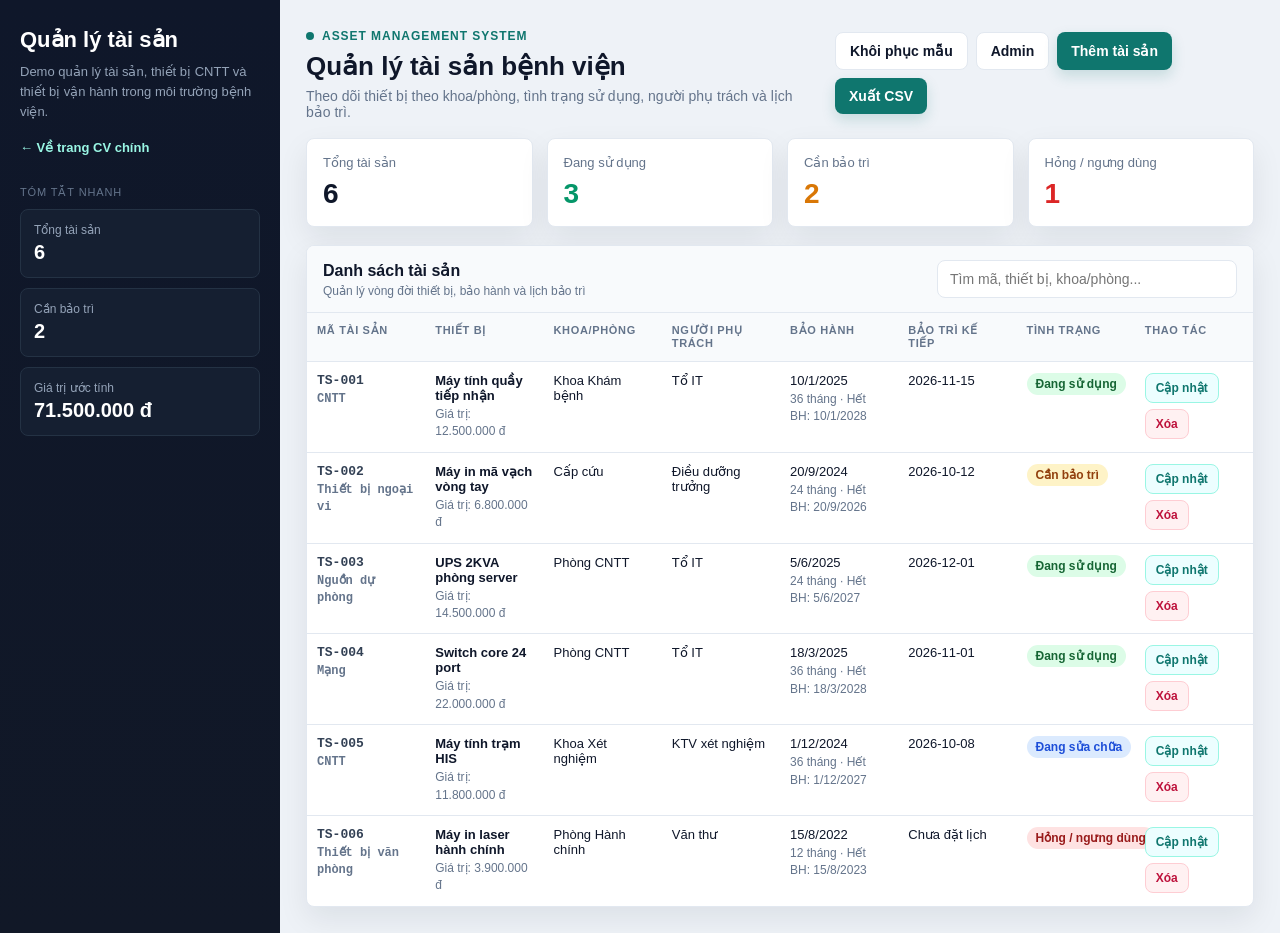
==== commit e61db3d2: "Add admin management section" ====
--- a/quan-ly-tai-san/index.html
+++ b/quan-ly-tai-san/index.html
@@ -34,11 +34,13 @@
     input,select{width:100%;border:1px solid var(--line);border-radius:var(--radius);padding:10px 11px;font-size:14px;background:#fff}input:focus,select:focus{outline:2px solid rgba(13,148,136,.18);border-color:var(--accent-2)}
     .form-row{display:grid;grid-template-columns:1fr 1fr;gap:10px}.history{padding:0 16px 16px}.empty-state{padding:24px 16px;color:var(--muted);font-size:14px;text-align:center}
     .log{display:flex;justify-content:space-between;gap:10px;padding:10px 0;border-bottom:1px solid var(--line);font-size:13px}.log:last-child{border-bottom:0}.log span{color:var(--muted)}
+    .admin-grid{display:grid;grid-template-columns:1fr 1fr;gap:16px;padding:16px}.admin-box{border:1px solid var(--line);border-radius:var(--radius);overflow:hidden}.admin-box h4{margin:0;padding:12px 14px;background:#f8fafc;border-bottom:1px solid var(--line);font-size:14px}.admin-list{padding:0 14px 14px}.admin-item{display:flex;align-items:flex-start;justify-content:space-between;gap:10px;padding:10px 0;border-bottom:1px solid var(--line);font-size:13px}.admin-item:last-child{border-bottom:0}.admin-item button{padding:6px 9px;font-size:12px;box-shadow:none;background:#fff1f2;color:#be123c;border:1px solid #fecdd3}.admin-note{padding:0 16px 16px;color:var(--muted);font-size:12px;line-height:1.45}
     .modal{position:fixed;inset:0;z-index:20;display:none;align-items:center;justify-content:center;padding:18px;background:rgba(15,23,42,.48)}
     .modal-card{width:min(720px,100%);max-height:92vh;overflow:auto;background:#fff;border-radius:var(--radius);box-shadow:0 24px 70px rgba(15,23,42,.25);border:1px solid var(--line)}
     .modal-card.narrow{width:min(440px,100%)}.modal-actions{display:flex;justify-content:flex-end;gap:8px;padding:0 16px 16px}.danger-btn{background:var(--danger)}.danger-btn:hover{background:#b91c1c}
     @media(max-width:1050px){.app{grid-template-columns:1fr}.workspace{grid-template-columns:1fr}.cards{grid-template-columns:repeat(2,minmax(160px,1fr))}}
     @media(max-width:900px){th:nth-child(4),td:nth-child(4),th:nth-child(6),td:nth-child(6){display:none}}
+    @media(max-width:760px){.admin-grid{grid-template-columns:1fr}}
     @media(max-width:620px){main{padding:14px}.toolbar{align-items:flex-start;flex-direction:column}.cards{grid-template-columns:1fr}th:nth-child(3),td:nth-child(3),th:nth-child(5),td:nth-child(5){display:none}.form-row{grid-template-columns:1fr}.row-actions{flex-direction:column}}
   </style>
 </head>
@@ -67,6 +69,7 @@
         </div>
         <div class="actions">
           <button class="secondary" id="resetBtn">Khôi phục mẫu</button>
+          <button class="secondary" id="adminBtn">Admin</button>
           <button id="addToggleBtn">Thêm tài sản</button>
           <button id="exportBtn">Xuất CSV</button>
         </div>
@@ -78,38 +81,6 @@
         <div class="card warn"><span>Cần bảo trì</span><strong id="maintenanceAssets">0</strong></div>
         <div class="card danger"><span>Hỏng / ngưng dùng</span><strong id="brokenAssets">0</strong></div>
       </section>
-
-      <div class="panel" id="addPanel" style="display:none;margin-bottom:16px;">
-        <div class="panel-head"><h3>Thêm tài sản mới</h3></div>
-        <form id="addAssetForm">
-          <div class="form-row">
-            <label>Mã tài sản<input id="newCode" placeholder="VD: TS-007" required></label>
-            <label>Tên thiết bị<input id="newName" placeholder="VD: Máy tính phòng khám 01" required></label>
-          </div>
-          <div class="form-row">
-            <label>Nhóm thiết bị<input id="newCategory" placeholder="CNTT, Mạng, Thiết bị ngoại vi..." required></label>
-            <label>Khoa/phòng<input id="newDepartment" placeholder="VD: Khoa Nội tổng hợp" required></label>
-          </div>
-          <div class="form-row">
-            <label>Người phụ trách<input id="newOwner" placeholder="VD: Tổ IT / Điều dưỡng trưởng" required></label>
-            <label>Ngày bảo trì kế tiếp<input id="newNextService" type="date"></label>
-          </div>
-          <div class="form-row">
-            <label>Ngày sử dụng<input id="newUseDate" type="date"></label>
-            <label>Thời gian bảo hành (tháng)<input id="newWarrantyMonths" type="number" min="0" value="12"></label>
-          </div>
-          <div class="form-row">
-            <label>Tình trạng<select id="newStatus">
-              <option value="Đang sử dụng">Đang sử dụng</option>
-              <option value="Cần bảo trì">Cần bảo trì</option>
-              <option value="Đang sửa chữa">Đang sửa chữa</option>
-              <option value="Hỏng / ngưng dùng">Hỏng / ngưng dùng</option>
-            </select></label>
-            <label>Giá trị ước tính<input id="newValue" type="number" min="0" value="0"></label>
-          </div>
-          <button type="submit">Lưu tài sản mới</button>
-        </form>
-      </div>
 
       <section class="workspace">
         <div class="panel">
@@ -133,6 +104,43 @@
     </main>
   </div>
 
+  <div class="modal" id="addPanel">
+    <div class="modal-card">
+      <div class="panel-head"><div><h3>Thêm tài sản mới</h3><p>Nhập thông tin thiết bị cần theo dõi</p></div></div>
+      <form id="addAssetForm">
+        <div class="form-row">
+          <label>Mã tài sản<input id="newCode" placeholder="VD: TS-007" required></label>
+          <label>Tên thiết bị<input id="newName" placeholder="VD: Máy tính phòng khám 01" required></label>
+        </div>
+        <div class="form-row">
+          <label>Nhóm thiết bị<input id="newCategory" placeholder="CNTT, Mạng, Thiết bị ngoại vi..." required></label>
+          <label>Khoa/phòng<input id="newDepartment" placeholder="VD: Khoa Nội tổng hợp" required></label>
+        </div>
+        <div class="form-row">
+          <label>Người phụ trách<input id="newOwner" placeholder="VD: Tổ IT / Điều dưỡng trưởng" required></label>
+          <label>Ngày bảo trì kế tiếp<input id="newNextService" type="date"></label>
+        </div>
+        <div class="form-row">
+          <label>Ngày sử dụng<input id="newUseDate" type="date"></label>
+          <label>Thời gian bảo hành (tháng)<input id="newWarrantyMonths" type="number" min="0" value="12"></label>
+        </div>
+        <div class="form-row">
+          <label>Tình trạng<select id="newStatus">
+            <option value="Đang sử dụng">Đang sử dụng</option>
+            <option value="Cần bảo trì">Cần bảo trì</option>
+            <option value="Đang sửa chữa">Đang sửa chữa</option>
+            <option value="Hỏng / ngưng dùng">Hỏng / ngưng dùng</option>
+          </select></label>
+          <label>Giá trị ước tính<input id="newValue" type="number" min="0" value="0"></label>
+        </div>
+        <div class="modal-actions">
+          <button type="button" class="secondary" id="closeAddBtn">Đóng</button>
+          <button type="submit">Lưu tài sản mới</button>
+        </div>
+      </form>
+    </div>
+  </div>
+
   <div class="modal" id="updatePanel">
     <div class="modal-card">
       <div class="panel-head"><div><h3>Cập nhật tài sản</h3><p id="selectedAssetText">Chọn tài sản từ danh sách để cập nhật</p></div></div>
@@ -170,6 +178,44 @@
         <button type="button" class="secondary" id="cancelDeleteBtn">Hủy</button>
         <button type="button" class="danger-btn" id="confirmDeleteBtn">Xóa tài sản</button>
       </div>
+    </div>
+  </div>
+
+  <div class="modal" id="adminPanel">
+    <div class="modal-card">
+      <div class="panel-head"><div><h3>Admin hệ thống</h3><p>Quản lý phòng ban và tài khoản người dùng demo</p></div></div>
+      <div class="admin-grid">
+        <div class="admin-box">
+          <h4>Phòng ban</h4>
+          <form id="departmentForm">
+            <label>Tên phòng ban<input id="departmentName" placeholder="VD: Khoa Nội tổng hợp" required></label>
+            <button type="submit">Thêm phòng ban</button>
+          </form>
+          <div class="admin-list" id="departmentList"></div>
+        </div>
+        <div class="admin-box">
+          <h4>Người dùng</h4>
+          <form id="userForm">
+            <div class="form-row">
+              <label>Họ tên<input id="userFullName" placeholder="VD: Nguyễn Văn A" required></label>
+              <label>Vai trò<select id="userRole">
+                <option value="Admin">Admin</option>
+                <option value="IT">IT</option>
+                <option value="Khoa/phòng">Khoa/phòng</option>
+                <option value="Ban giám đốc">Ban giám đốc</option>
+              </select></label>
+            </div>
+            <div class="form-row">
+              <label>User<input id="userName" placeholder="VD: nva" required></label>
+              <label>Pass<input id="userPass" type="password" placeholder="Nhập mật khẩu" required></label>
+            </div>
+            <button type="submit">Thêm người dùng</button>
+          </form>
+          <div class="admin-list" id="userList"></div>
+        </div>
+      </div>
+      <div class="admin-note">Lưu ý: user/pass trong demo này lưu trên trình duyệt bằng localStorage, chỉ dùng để mô phỏng chức năng quản trị.</div>
+      <div class="modal-actions"><button type="button" class="secondary" id="closeAdminBtn">Đóng</button></div>
     </div>
   </div>
 
@@ -187,18 +233,28 @@
       history: [
         {code:'TS-002', action:'Đánh dấu cần bảo trì', note:'In tem bị lệch, cần kiểm tra đầu in', time:'08:20'},
         {code:'TS-005', action:'Chuyển sửa chữa', note:'Máy không khởi động ổn định', time:'07:50'}
+      ],
+      departments: ['Khoa Khám bệnh','Cấp cứu','Phòng CNTT','Khoa Xét nghiệm','Phòng Hành chính'],
+      users: [
+        {fullName:'Quản trị hệ thống', role:'Admin', username:'admin', password:'admin123'},
+        {fullName:'Tổ IT bệnh viện', role:'IT', username:'it.support', password:'it123'}
       ]
     };
     let state = loadState();
     let pendingDeleteCode = '';
     normalizeState();
     function loadState(){try{const raw=localStorage.getItem(STORAGE_KEY);if(raw)return JSON.parse(raw)}catch(e){}return JSON.parse(JSON.stringify(seed))}
-    function normalizeState(){state.assets.forEach(a=>{if(a.useDate===undefined)a.useDate='';if(a.warrantyMonths===undefined)a.warrantyMonths=12})}
+    function normalizeState(){state.assets.forEach(a=>{if(a.useDate===undefined)a.useDate='';if(a.warrantyMonths===undefined)a.warrantyMonths=12});if(!Array.isArray(state.departments))state.departments=[...seed.departments];if(!Array.isArray(state.users))state.users=[...seed.users]}
     function saveState(){localStorage.setItem(STORAGE_KEY,JSON.stringify(state))}
     function money(n){return new Intl.NumberFormat('vi-VN').format(n)+' đ'}
     function formatDate(value){if(!value)return 'Chưa có';const d=new Date(value+'T00:00:00');return Number.isNaN(d.getTime())?'Chưa có':d.toLocaleDateString('vi-VN')}
     function warrantyEnd(asset){if(!asset.useDate||!Number(asset.warrantyMonths))return '';const d=new Date(asset.useDate+'T00:00:00');if(Number.isNaN(d.getTime()))return '';d.setMonth(d.getMonth()+Number(asset.warrantyMonths));return d.toISOString().slice(0,10)}
     function badgeClass(status){if(status==='Cần bảo trì')return 'warn';if(status==='Đang sửa chữa')return 'info';if(status==='Hỏng / ngưng dùng')return 'danger';return ''}
+    function maskPass(value){return value?'•'.repeat(Math.min(String(value).length,8)):'Chưa có'}
+    function renderAdmin(){
+      document.getElementById('departmentList').innerHTML=state.departments.length?state.departments.map((name,index)=>`<div class="admin-item"><div><strong>${name}</strong><div class="muted">Phòng ban sử dụng trong quản lý tài sản</div></div><button type="button" data-admin="department" data-index="${index}">Xóa</button></div>`).join(''):'<div class="empty-state">Chưa có phòng ban.</div>';
+      document.getElementById('userList').innerHTML=state.users.length?state.users.map((user,index)=>`<div class="admin-item"><div><strong>${user.fullName}</strong><div class="muted">${user.role} · User: ${user.username} · Pass: ${maskPass(user.password)}</div></div><button type="button" data-admin="user" data-index="${index}">Xóa</button></div>`).join(''):'<div class="empty-state">Chưa có người dùng.</div>';
+    }
     function syncSelectedAsset(){
       const asset=state.assets.find(a=>a.code===document.getElementById('assetSelect').value);
       if(!asset)return;
@@ -257,10 +313,13 @@
         const asset=state.assets.find(a=>a.code===log.code);
         return `<div class="log"><div><strong>${log.action}</strong><br><span>${asset?asset.name:log.code} · ${log.note||'Không có ghi chú'}</span></div><span>${log.time}</span></div>`;
       }).join('')||'<div class="log"><span>Chưa có lịch sử.</span></div>';
+      renderAdmin();
     }
     document.getElementById('searchInput').addEventListener('input',render);
     document.getElementById('assetSelect').addEventListener('change',syncSelectedAsset);
+    document.getElementById('closeAddBtn').addEventListener('click',()=>document.getElementById('addPanel').style.display='none');
     document.getElementById('closeUpdateBtn').addEventListener('click',()=>document.getElementById('updatePanel').style.display='none');
+    document.getElementById('closeAdminBtn').addEventListener('click',()=>document.getElementById('adminPanel').style.display='none');
     document.getElementById('cancelDeleteBtn').addEventListener('click',()=>document.getElementById('deletePanel').style.display='none');
     document.getElementById('confirmDeleteBtn').addEventListener('click',confirmDeleteAsset);
     document.querySelectorAll('.modal').forEach(modal=>modal.addEventListener('click',e=>{if(e.target===modal)modal.style.display='none'}));
@@ -271,8 +330,46 @@
       if(btn.dataset.action==='delete')deleteAsset(btn.dataset.code);
     });
     document.getElementById('addToggleBtn').addEventListener('click',()=>{
-      const panel=document.getElementById('addPanel');
-      panel.style.display=panel.style.display==='none'?'block':'none';
+      document.getElementById('addPanel').style.display='flex';
+      document.getElementById('newCode').focus();
+    });
+    document.getElementById('adminBtn').addEventListener('click',()=>{
+      renderAdmin();
+      document.getElementById('adminPanel').style.display='flex';
+    });
+    document.getElementById('departmentForm').addEventListener('submit',e=>{
+      e.preventDefault();
+      const name=document.getElementById('departmentName').value.trim();
+      if(!name)return;
+      if(state.departments.some(d=>d.toLowerCase()===name.toLowerCase())){alert('Phòng ban đã tồn tại.');return}
+      state.departments.push(name);
+      document.getElementById('departmentName').value='';
+      saveState();renderAdmin();
+    });
+    document.getElementById('userForm').addEventListener('submit',e=>{
+      e.preventDefault();
+      const user={
+        fullName:document.getElementById('userFullName').value.trim(),
+        role:document.getElementById('userRole').value,
+        username:document.getElementById('userName').value.trim(),
+        password:document.getElementById('userPass').value
+      };
+      if(state.users.some(u=>u.username.toLowerCase()===user.username.toLowerCase())){alert('User đã tồn tại.');return}
+      state.users.push(user);
+      e.target.reset();
+      saveState();renderAdmin();
+    });
+    document.getElementById('departmentList').addEventListener('click',e=>{
+      const btn=e.target.closest('button[data-admin="department"]');
+      if(!btn)return;
+      state.departments.splice(Number(btn.dataset.index),1);
+      saveState();renderAdmin();
+    });
+    document.getElementById('userList').addEventListener('click',e=>{
+      const btn=e.target.closest('button[data-admin="user"]');
+      if(!btn)return;
+      state.users.splice(Number(btn.dataset.index),1);
+      saveState();renderAdmin();
     });
     document.getElementById('addAssetForm').addEventListener('submit',e=>{
       e.preventDefault();
@@ -298,6 +395,7 @@
       e.target.reset();
       document.getElementById('newValue').value=0;
       document.getElementById('newWarrantyMonths').value=12;
+      document.getElementById('addPanel').style.display='none';
       saveState();render();
     });
     document.getElementById('assetForm').addEventListener('submit',e=>{
